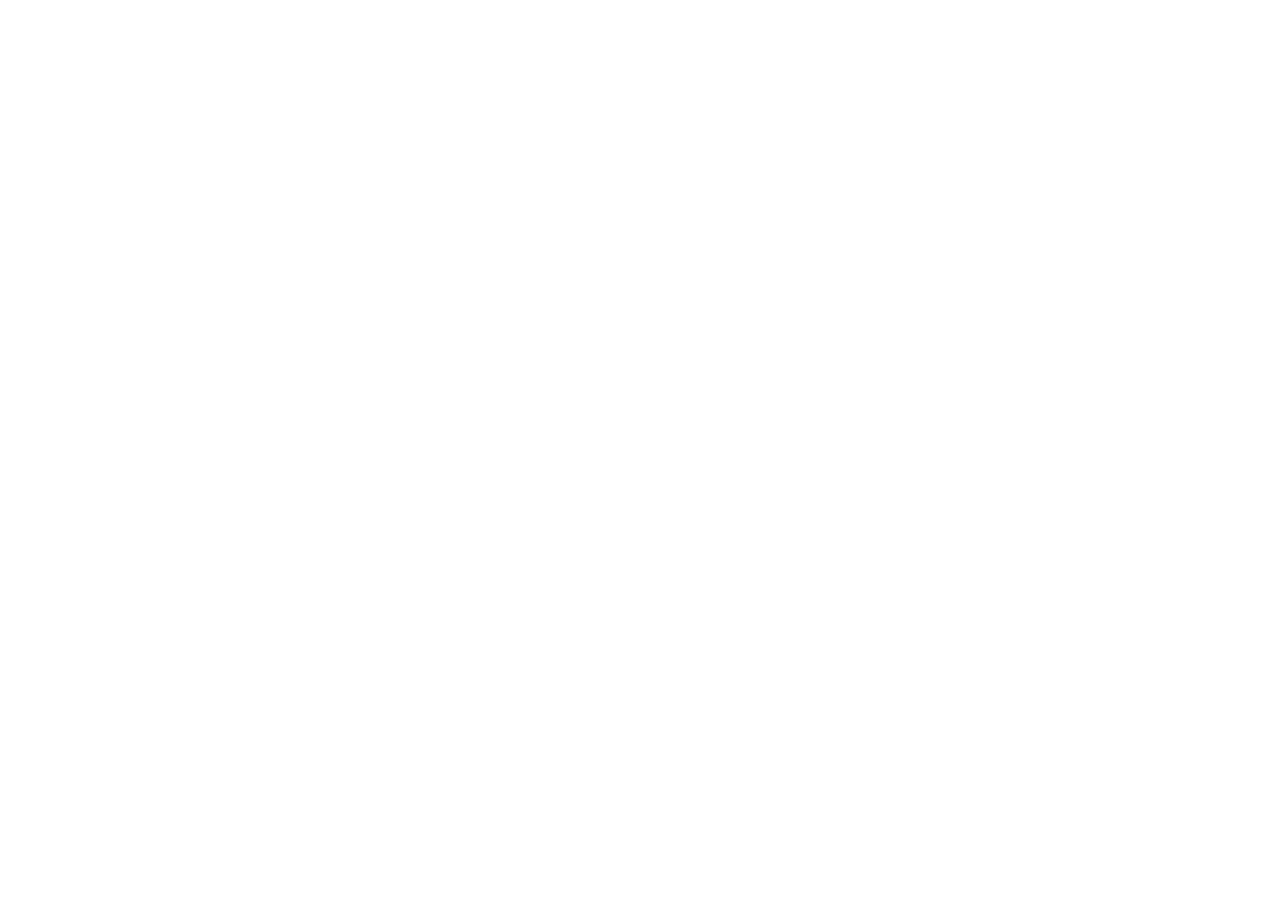
==== index.html @ 7c1f9af1 "init project" ====
<!DOCTYPE html>
<html lang="en">
<head>
  <meta charset="UTF-8">
  <meta http-equiv="X-UA-Compatible" content="IE=edge">
  <meta name="viewport" content="width=device-width, initial-scale=1.0">
  <title>Document</title>
</head>
<body>
  
</body>
</html>
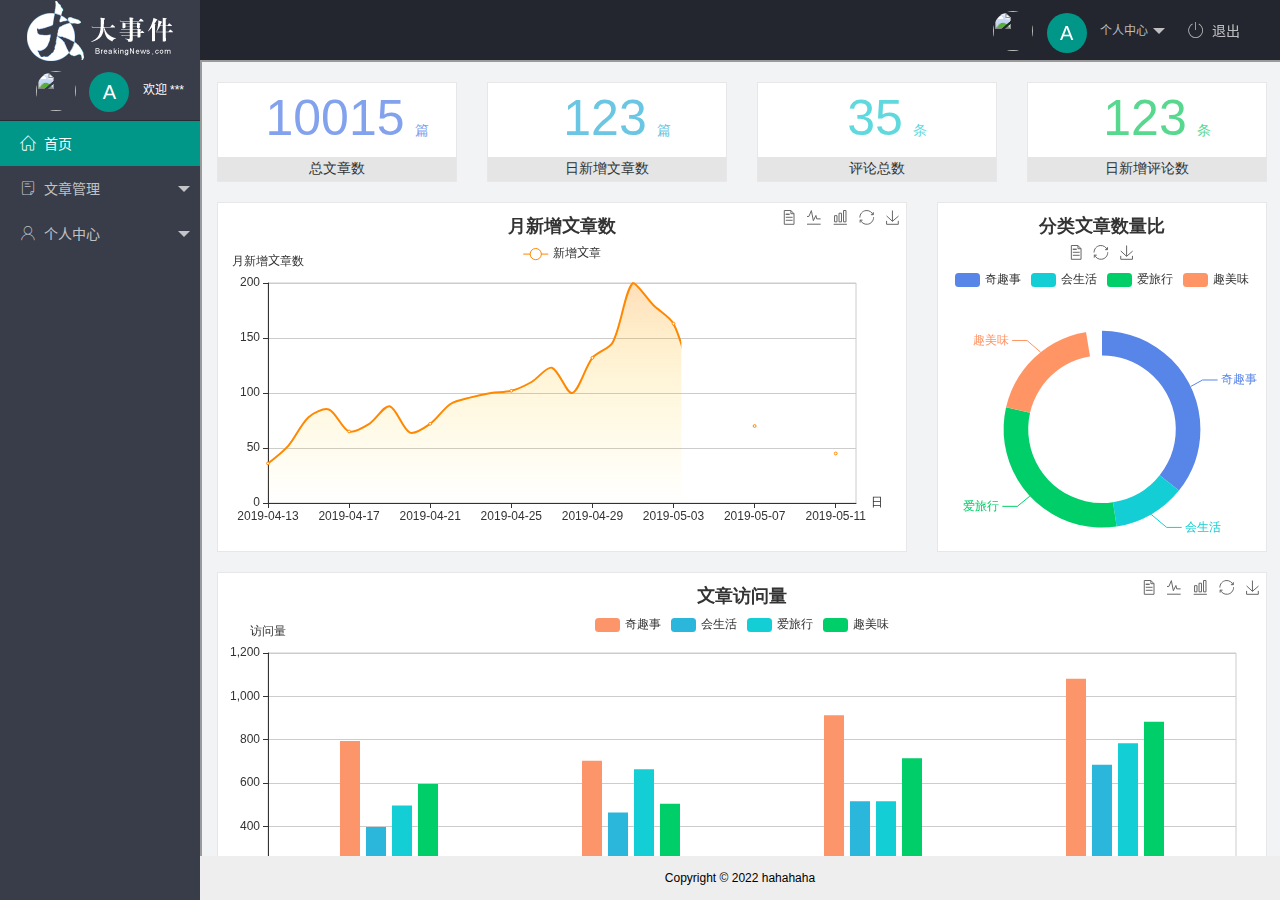
==== commit 7b6cdd86: "完成了主页功能" ====
--- a/index.html
+++ b/index.html
@@ -1,12 +1,95 @@
 <!DOCTYPE html>
-<html lang="en">
+<html lang="zh-CN">
 <head>
   <meta charset="UTF-8">
   <meta http-equiv="X-UA-Compatible" content="IE=edge">
   <meta name="viewport" content="width=device-width, initial-scale=1.0">
-  <title>Document</title>
+  <title>后台主页</title>
+  <!-- 导入layui的样式表 -->
+  <link rel="stylesheet" href="/assets/lib/layui/css/layui.css">
+  <!-- 导入自己的样式表 -->
+  <link rel="stylesheet" href="/assets/css/index.css">
+  <!-- 导入字体图标的样式表 -->
+  <link rel="stylesheet" href="/assets/fonts/iconfont.css">
 </head>
-<body>
-  
+<body class="layui-layout-body">
+  <div class="layui-layout layui-layout-admin">
+    <div class="layui-header">
+      <div class="layui-logo layui-hide-xs layui-bg-black">
+        <img src="/assets/images/logo.png" alt="">
+      </div>
+      <!-- 头部区域（可配合layui 已有的水平导航） -->
+      
+      <ul class="layui-nav layui-layout-right">
+        <li class="layui-nav-item layui-hide layui-show-md-inline-block">
+          <a href="javascript:;" class="userinfo">
+            <img src="//tva1.sinaimg.cn/crop.0.0.118.118.180/5db11ff4gw1e77d3nqrv8j203b03cweg.jpg" class="layui-nav-img">
+            <span class="text-avatar">A</span>
+            个人中心
+          </a>
+          <dl class="layui-nav-child">
+            <dd><a href="">基本资料</a></dd>
+            <dd><a href="">更换头像</a></dd>
+            <dd><a href="">重置密码</a></dd>
+          </dl>
+        </li>
+        <li class="layui-nav-item" lay-header-event="menuRight" lay-unselect>
+          <a href="javascript:;" id="btnLogout">
+            <span class="iconfont icon-tuichu"></span>退出
+          </a>
+        </li>
+      </ul>
+    </div>
+    
+    <div class="layui-side layui-bg-black">
+      <div class="layui-side-scroll">
+        <div class="userinfo">
+          <img src="//tva1.sinaimg.cn/crop.0.0.118.118.180/5db11ff4gw1e77d3nqrv8j203b03cweg.jpg" class="layui-nav-img">
+          <span class="text-avatar">A</span>
+          <span id="welcome">欢迎 *** </span>
+        </div>
+        <!-- 左侧导航区域（可配合layui已有的垂直导航） -->
+        <ul class="layui-nav layui-nav-tree" lay-shrink="all">
+          <li class="layui-nav-item layui-this"><a href="/home/dashboard.html" target="fm"><span class="iconfont icon-home"></span>首页</a></li>
+          <li class="layui-nav-item" >
+            <a class="" href="javascript:;"><span class="iconfont icon-16"></span>文章管理</a>
+            <dl class="layui-nav-child">
+              <dd><a href="javascript:;"><i class="layui-icon layui-icon-list"></i>文章类别</a></dd>
+              <dd><a href="javascript:;"><i class="layui-icon layui-icon-form"></i>文章列表</a></dd>
+              <dd><a href="javascript:;"><i class="layui-icon layui-icon-tabs"></i>发布文章</a></dd>
+            </dl>
+          </li>
+          <li class="layui-nav-item">
+            <a href="javascript:;"><span class="iconfont icon-user"></span>个人中心</a>
+            <dl class="layui-nav-child">
+              <dd><a href="javascript:;"><i class="layui-icon layui-icon-username"></i>基本资料</a></dd>
+              <dd><a href="javascript:;"><i class="layui-icon layui-icon-user"></i>更换头像</a></dd>
+              <dd><a href="javascript:;"><i class="layui-icon layui-icon-password"></i>重置密码</a></dd>
+            </dl>
+          </li>
+          
+          
+        </ul>
+      </div>
+    </div>
+    
+    <div class="layui-body">
+      <!-- 内容主体区域 -->
+      <iframe name="fm" src="/home/dashboard.html"></iframe>
+    </div>
+    
+    <div class="layui-footer">
+      <!-- 底部固定区域 -->
+      Copyright © 2022 hahahaha
+    </div>
+  </div>
+  <!-- 导入layui的js文件 -->
+  <script src="/assets/lib/layui/layui.all.js"></script>
+  <!-- 导入jQuery的js文件 -->
+  <script src="/assets/lib/jquery.js"></script>
+  <!-- 导入baseAPI文件 -->
+  <script src="/assets/js/baseApi.js"></script>
+  <!-- 导入自己的js文件 -->
+  <script src="/assets/js/index.js"></script>
 </body>
 </html>--- a/assets/lib/layui/css/layui.css
+++ b/assets/lib/layui/css/layui.css
@@ -0,0 +1,2 @@
+/** layui-v2.5.5 MIT License By https://www.layui.com */
+ .layui-inline,img{display:inline-block;vertical-align:middle}h1,h2,h3,h4,h5,h6{font-weight:400}.layui-edge,.layui-header,.layui-inline,.layui-main{position:relative}.layui-body,.layui-edge,.layui-elip{overflow:hidden}.layui-btn,.layui-edge,.layui-inline,img{vertical-align:middle}.layui-btn,.layui-disabled,.layui-icon,.layui-unselect{-moz-user-select:none;-webkit-user-select:none;-ms-user-select:none}.layui-elip,.layui-form-checkbox span,.layui-form-pane .layui-form-label{text-overflow:ellipsis;white-space:nowrap}.layui-breadcrumb,.layui-tree-btnGroup{visibility:hidden}blockquote,body,button,dd,div,dl,dt,form,h1,h2,h3,h4,h5,h6,input,li,ol,p,pre,td,textarea,th,ul{margin:0;padding:0;-webkit-tap-highlight-color:rgba(0,0,0,0)}a:active,a:hover{outline:0}img{border:none}li{list-style:none}table{border-collapse:collapse;border-spacing:0}h4,h5,h6{font-size:100%}button,input,optgroup,option,select,textarea{font-family:inherit;font-size:inherit;font-style:inherit;font-weight:inherit;outline:0}pre{white-space:pre-wrap;white-space:-moz-pre-wrap;white-space:-pre-wrap;white-space:-o-pre-wrap;word-wrap:break-word}body{line-height:24px;font:14px Helvetica Neue,Helvetica,PingFang SC,Tahoma,Arial,sans-serif}hr{height:1px;margin:10px 0;border:0;clear:both}a{color:#333;text-decoration:none}a:hover{color:#777}a cite{font-style:normal;*cursor:pointer}.layui-border-box,.layui-border-box *{box-sizing:border-box}.layui-box,.layui-box *{box-sizing:content-box}.layui-clear{clear:both;*zoom:1}.layui-clear:after{content:'\20';clear:both;*zoom:1;display:block;height:0}.layui-inline{*display:inline;*zoom:1}.layui-edge{display:inline-block;width:0;height:0;border-width:6px;border-style:dashed;border-color:transparent}.layui-edge-top{top:-4px;border-bottom-color:#999;border-bottom-style:solid}.layui-edge-right{border-left-color:#999;border-left-style:solid}.layui-edge-bottom{top:2px;border-top-color:#999;border-top-style:solid}.layui-edge-left{border-right-color:#999;border-right-style:solid}.layui-disabled,.layui-disabled:hover{color:#d2d2d2!important;cursor:not-allowed!important}.layui-circle{border-radius:100%}.layui-show{display:block!important}.layui-hide{display:none!important}@font-face{font-family:layui-icon;src:url(../font/iconfont.eot?v=250);src:url(../font/iconfont.eot?v=250#iefix) format('embedded-opentype'),url(../font/iconfont.woff2?v=250) format('woff2'),url(../font/iconfont.woff?v=250) format('woff'),url(../font/iconfont.ttf?v=250) format('truetype'),url(../font/iconfont.svg?v=250#layui-icon) format('svg')}.layui-icon{font-family:layui-icon!important;font-size:16px;font-style:normal;-webkit-font-smoothing:antialiased;-moz-osx-font-smoothing:grayscale}.layui-icon-reply-fill:before{content:"\e611"}.layui-icon-set-fill:before{content:"\e614"}.layui-icon-menu-fill:before{content:"\e60f"}.layui-icon-search:before{content:"\e615"}.layui-icon-share:before{content:"\e641"}.layui-icon-set-sm:before{content:"\e620"}.layui-icon-engine:before{content:"\e628"}.layui-icon-close:before{content:"\1006"}.layui-icon-close-fill:before{content:"\1007"}.layui-icon-chart-screen:before{content:"\e629"}.layui-icon-star:before{content:"\e600"}.layui-icon-circle-dot:before{content:"\e617"}.layui-icon-chat:before{content:"\e606"}.layui-icon-release:before{content:"\e609"}.layui-icon-list:before{content:"\e60a"}.layui-icon-chart:before{content:"\e62c"}.layui-icon-ok-circle:before{content:"\1005"}.layui-icon-layim-theme:before{content:"\e61b"}.layui-icon-table:before{content:"\e62d"}.layui-icon-right:before{content:"\e602"}.layui-icon-left:before{content:"\e603"}.layui-icon-cart-simple:before{content:"\e698"}.layui-icon-face-cry:before{content:"\e69c"}.layui-icon-face-smile:before{content:"\e6af"}.layui-icon-survey:before{content:"\e6b2"}.layui-icon-tree:before{content:"\e62e"}.layui-icon-upload-circle:before{content:"\e62f"}.layui-icon-add-circle:before{content:"\e61f"}.layui-icon-download-circle:before{content:"\e601"}.layui-icon-templeate-1:before{content:"\e630"}.layui-icon-util:before{content:"\e631"}.layui-icon-face-surprised:before{content:"\e664"}.layui-icon-edit:before{content:"\e642"}.layui-icon-speaker:before{content:"\e645"}.layui-icon-down:before{content:"\e61a"}.layui-icon-file:before{content:"\e621"}.layui-icon-layouts:before{content:"\e632"}.layui-icon-rate-half:before{content:"\e6c9"}.layui-icon-add-circle-fine:before{content:"\e608"}.layui-icon-prev-circle:before{content:"\e633"}.layui-icon-read:before{content:"\e705"}.layui-icon-404:before{content:"\e61c"}.layui-icon-carousel:before{content:"\e634"}.layui-icon-help:before{content:"\e607"}.layui-icon-code-circle:before{content:"\e635"}.layui-icon-water:before{content:"\e636"}.layui-icon-username:before{content:"\e66f"}.layui-icon-find-fill:before{content:"\e670"}.layui-icon-about:before{content:"\e60b"}.layui-icon-location:before{content:"\e715"}.layui-icon-up:before{content:"\e619"}.layui-icon-pause:before{content:"\e651"}.layui-icon-date:before{content:"\e637"}.layui-icon-layim-uploadfile:before{content:"\e61d"}.layui-icon-delete:before{content:"\e640"}.layui-icon-play:before{content:"\e652"}.layui-icon-top:before{content:"\e604"}.layui-icon-friends:before{content:"\e612"}.layui-icon-refresh-3:before{content:"\e9aa"}.layui-icon-ok:before{content:"\e605"}.layui-icon-layer:before{content:"\e638"}.layui-icon-face-smile-fine:before{content:"\e60c"}.layui-icon-dollar:before{content:"\e659"}.layui-icon-group:before{content:"\e613"}.layui-icon-layim-download:before{content:"\e61e"}.layui-icon-picture-fine:before{content:"\e60d"}.layui-icon-link:before{content:"\e64c"}.layui-icon-diamond:before{content:"\e735"}.layui-icon-log:before{content:"\e60e"}.layui-icon-rate-solid:before{content:"\e67a"}.layui-icon-fonts-del:before{content:"\e64f"}.layui-icon-unlink:before{content:"\e64d"}.layui-icon-fonts-clear:before{content:"\e639"}.layui-icon-triangle-r:before{content:"\e623"}.layui-icon-circle:before{content:"\e63f"}.layui-icon-radio:before{content:"\e643"}.layui-icon-align-center:before{content:"\e647"}.layui-icon-align-right:before{content:"\e648"}.layui-icon-align-left:before{content:"\e649"}.layui-icon-loading-1:before{content:"\e63e"}.layui-icon-return:before{content:"\e65c"}.layui-icon-fonts-strong:before{content:"\e62b"}.layui-icon-upload:before{content:"\e67c"}.layui-icon-dialogue:before{content:"\e63a"}.layui-icon-video:before{content:"\e6ed"}.layui-icon-headset:before{content:"\e6fc"}.layui-icon-cellphone-fine:before{content:"\e63b"}.layui-icon-add-1:before{content:"\e654"}.layui-icon-face-smile-b:before{content:"\e650"}.layui-icon-fonts-html:before{content:"\e64b"}.layui-icon-form:before{content:"\e63c"}.layui-icon-cart:before{content:"\e657"}.layui-icon-camera-fill:before{content:"\e65d"}.layui-icon-tabs:before{content:"\e62a"}.layui-icon-fonts-code:before{content:"\e64e"}.layui-icon-fire:before{content:"\e756"}.layui-icon-set:before{content:"\e716"}.layui-icon-fonts-u:before{content:"\e646"}.layui-icon-triangle-d:before{content:"\e625"}.layui-icon-tips:before{content:"\e702"}.layui-icon-picture:before{content:"\e64a"}.layui-icon-more-vertical:before{content:"\e671"}.layui-icon-flag:before{content:"\e66c"}.layui-icon-loading:before{content:"\e63d"}.layui-icon-fonts-i:before{content:"\e644"}.layui-icon-refresh-1:before{content:"\e666"}.layui-icon-rmb:before{content:"\e65e"}.layui-icon-home:before{content:"\e68e"}.layui-icon-user:before{content:"\e770"}.layui-icon-notice:before{content:"\e667"}.layui-icon-login-weibo:before{content:"\e675"}.layui-icon-voice:before{content:"\e688"}.layui-icon-upload-drag:before{content:"\e681"}.layui-icon-login-qq:before{content:"\e676"}.layui-icon-snowflake:before{content:"\e6b1"}.layui-icon-file-b:before{content:"\e655"}.layui-icon-template:before{content:"\e663"}.layui-icon-auz:before{content:"\e672"}.layui-icon-console:before{content:"\e665"}.layui-icon-app:before{content:"\e653"}.layui-icon-prev:before{content:"\e65a"}.layui-icon-website:before{content:"\e7ae"}.layui-icon-next:before{content:"\e65b"}.layui-icon-component:before{content:"\e857"}.layui-icon-more:before{content:"\e65f"}.layui-icon-login-wechat:before{content:"\e677"}.layui-icon-shrink-right:before{content:"\e668"}.layui-icon-spread-left:before{content:"\e66b"}.layui-icon-camera:before{content:"\e660"}.layui-icon-note:before{content:"\e66e"}.layui-icon-refresh:before{content:"\e669"}.layui-icon-female:before{content:"\e661"}.layui-icon-male:before{content:"\e662"}.layui-icon-password:before{content:"\e673"}.layui-icon-senior:before{content:"\e674"}.layui-icon-theme:before{content:"\e66a"}.layui-icon-tread:before{content:"\e6c5"}.layui-icon-praise:before{content:"\e6c6"}.layui-icon-star-fill:before{content:"\e658"}.layui-icon-rate:before{content:"\e67b"}.layui-icon-template-1:before{content:"\e656"}.layui-icon-vercode:before{content:"\e679"}.layui-icon-cellphone:before{content:"\e678"}.layui-icon-screen-full:before{content:"\e622"}.layui-icon-screen-restore:before{content:"\e758"}.layui-icon-cols:before{content:"\e610"}.layui-icon-export:before{content:"\e67d"}.layui-icon-print:before{content:"\e66d"}.layui-icon-slider:before{content:"\e714"}.layui-icon-addition:before{content:"\e624"}.layui-icon-subtraction:before{content:"\e67e"}.layui-icon-service:before{content:"\e626"}.layui-icon-transfer:before{content:"\e691"}.layui-main{width:1140px;margin:0 auto}.layui-header{z-index:1000;height:60px}.layui-header a:hover{transition:all .5s;-webkit-transition:all .5s}.layui-side{position:fixed;left:0;top:0;bottom:0;z-index:999;width:200px;overflow-x:hidden}.layui-side-scroll{position:relative;width:220px;height:100%;overflow-x:hidden}.layui-body{position:absolute;left:200px;right:0;top:0;bottom:0;z-index:998;width:auto;overflow-y:auto;box-sizing:border-box}.layui-layout-body{overflow:hidden}.layui-layout-admin .layui-header{background-color:#23262E}.layui-layout-admin .layui-side{top:60px;width:200px;overflow-x:hidden}.layui-layout-admin .layui-body{position:fixed;top:60px;bottom:44px}.layui-layout-admin .layui-main{width:auto;margin:0 15px}.layui-layout-admin .layui-footer{position:fixed;left:200px;right:0;bottom:0;height:44px;line-height:44px;padding:0 15px;background-color:#eee}.layui-layout-admin .layui-logo{position:absolute;left:0;top:0;width:200px;height:100%;line-height:60px;text-align:center;color:#009688;font-size:16px}.layui-layout-admin .layui-header .layui-nav{background:0 0}.layui-layout-left{position:absolute!important;left:200px;top:0}.layui-layout-right{position:absolute!important;right:0;top:0}.layui-container{position:relative;margin:0 auto;padding:0 15px;box-sizing:border-box}.layui-fluid{position:relative;margin:0 auto;padding:0 15px}.layui-row:after,.layui-row:before{content:'';display:block;clear:both}.layui-col-lg1,.layui-col-lg10,.layui-col-lg11,.layui-col-lg12,.layui-col-lg2,.layui-col-lg3,.layui-col-lg4,.layui-col-lg5,.layui-col-lg6,.layui-col-lg7,.layui-col-lg8,.layui-col-lg9,.layui-col-md1,.layui-col-md10,.layui-col-md11,.layui-col-md12,.layui-col-md2,.layui-col-md3,.layui-col-md4,.layui-col-md5,.layui-col-md6,.layui-col-md7,.layui-col-md8,.layui-col-md9,.layui-col-sm1,.layui-col-sm10,.layui-col-sm11,.layui-col-sm12,.layui-col-sm2,.layui-col-sm3,.layui-col-sm4,.layui-col-sm5,.layui-col-sm6,.layui-col-sm7,.layui-col-sm8,.layui-col-sm9,.layui-col-xs1,.layui-col-xs10,.layui-col-xs11,.layui-col-xs12,.layui-col-xs2,.layui-col-xs3,.layui-col-xs4,.layui-col-xs5,.layui-col-xs6,.layui-col-xs7,.layui-col-xs8,.layui-col-xs9{position:relative;display:block;box-sizing:border-box}.layui-col-xs1,.layui-col-xs10,.layui-col-xs11,.layui-col-xs12,.layui-col-xs2,.layui-col-xs3,.layui-col-xs4,.layui-col-xs5,.layui-col-xs6,.layui-col-xs7,.layui-col-xs8,.layui-col-xs9{float:left}.layui-col-xs1{width:8.33333333%}.layui-col-xs2{width:16.66666667%}.layui-col-xs3{width:25%}.layui-col-xs4{width:33.33333333%}.layui-col-xs5{width:41.66666667%}.layui-col-xs6{width:50%}.layui-col-xs7{width:58.33333333%}.layui-col-xs8{width:66.66666667%}.layui-col-xs9{width:75%}.layui-col-xs10{width:83.33333333%}.layui-col-xs11{width:91.66666667%}.layui-col-xs12{width:100%}.layui-col-xs-offset1{margin-left:8.33333333%}.layui-col-xs-offset2{margin-left:16.66666667%}.layui-col-xs-offset3{margin-left:25%}.layui-col-xs-offset4{margin-left:33.33333333%}.layui-col-xs-offset5{margin-left:41.66666667%}.layui-col-xs-offset6{margin-left:50%}.layui-col-xs-offset7{margin-left:58.33333333%}.layui-col-xs-offset8{margin-left:66.66666667%}.layui-col-xs-offset9{margin-left:75%}.layui-col-xs-offset10{margin-left:83.33333333%}.layui-col-xs-offset11{margin-left:91.66666667%}.layui-col-xs-offset12{margin-left:100%}@media screen and (max-width:768px){.layui-hide-xs{display:none!important}.layui-show-xs-block{display:block!important}.layui-show-xs-inline{display:inline!important}.layui-show-xs-inline-block{display:inline-block!important}}@media screen and (min-width:768px){.layui-container{width:750px}.layui-hide-sm{display:none!important}.layui-show-sm-block{display:block!important}.layui-show-sm-inline{display:inline!important}.layui-show-sm-inline-block{display:inline-block!important}.layui-col-sm1,.layui-col-sm10,.layui-col-sm11,.layui-col-sm12,.layui-col-sm2,.layui-col-sm3,.layui-col-sm4,.layui-col-sm5,.layui-col-sm6,.layui-col-sm7,.layui-col-sm8,.layui-col-sm9{float:left}.layui-col-sm1{width:8.33333333%}.layui-col-sm2{width:16.66666667%}.layui-col-sm3{width:25%}.layui-col-sm4{width:33.33333333%}.layui-col-sm5{width:41.66666667%}.layui-col-sm6{width:50%}.layui-col-sm7{width:58.33333333%}.layui-col-sm8{width:66.66666667%}.layui-col-sm9{width:75%}.layui-col-sm10{width:83.33333333%}.layui-col-sm11{width:91.66666667%}.layui-col-sm12{width:100%}.layui-col-sm-offset1{margin-left:8.33333333%}.layui-col-sm-offset2{margin-left:16.66666667%}.layui-col-sm-offset3{margin-left:25%}.layui-col-sm-offset4{margin-left:33.33333333%}.layui-col-sm-offset5{margin-left:41.66666667%}.layui-col-sm-offset6{margin-left:50%}.layui-col-sm-offset7{margin-left:58.33333333%}.layui-col-sm-offset8{margin-left:66.66666667%}.layui-col-sm-offset9{margin-left:75%}.layui-col-sm-offset10{margin-left:83.33333333%}.layui-col-sm-offset11{margin-left:91.66666667%}.layui-col-sm-offset12{margin-left:100%}}@media screen and (min-width:992px){.layui-container{width:970px}.layui-hide-md{display:none!important}.layui-show-md-block{display:block!important}.layui-show-md-inline{display:inline!important}.layui-show-md-inline-block{display:inline-block!important}.layui-col-md1,.layui-col-md10,.layui-col-md11,.layui-col-md12,.layui-col-md2,.layui-col-md3,.layui-col-md4,.layui-col-md5,.layui-col-md6,.layui-col-md7,.layui-col-md8,.layui-col-md9{float:left}.layui-col-md1{width:8.33333333%}.layui-col-md2{width:16.66666667%}.layui-col-md3{width:25%}.layui-col-md4{width:33.33333333%}.layui-col-md5{width:41.66666667%}.layui-col-md6{width:50%}.layui-col-md7{width:58.33333333%}.layui-col-md8{width:66.66666667%}.layui-col-md9{width:75%}.layui-col-md10{width:83.33333333%}.layui-col-md11{width:91.66666667%}.layui-col-md12{width:100%}.layui-col-md-offset1{margin-left:8.33333333%}.layui-col-md-offset2{margin-left:16.66666667%}.layui-col-md-offset3{margin-left:25%}.layui-col-md-offset4{margin-left:33.33333333%}.layui-col-md-offset5{margin-left:41.66666667%}.layui-col-md-offset6{margin-left:50%}.layui-col-md-offset7{margin-left:58.33333333%}.layui-col-md-offset8{margin-left:66.66666667%}.layui-col-md-offset9{margin-left:75%}.layui-col-md-offset10{margin-left:83.33333333%}.layui-col-md-offset11{margin-left:91.66666667%}.layui-col-md-offset12{margin-left:100%}}@media screen and (min-width:1200px){.layui-container{width:1170px}.layui-hide-lg{display:none!important}.layui-show-lg-block{display:block!important}.layui-show-lg-inline{display:inline!important}.layui-show-lg-inline-block{display:inline-block!important}.layui-col-lg1,.layui-col-lg10,.layui-col-lg11,.layui-col-lg12,.layui-col-lg2,.layui-col-lg3,.layui-col-lg4,.layui-col-lg5,.layui-col-lg6,.layui-col-lg7,.layui-col-lg8,.layui-col-lg9{float:left}.layui-col-lg1{width:8.33333333%}.layui-col-lg2{width:16.66666667%}.layui-col-lg3{width:25%}.layui-col-lg4{width:33.33333333%}.layui-col-lg5{width:41.66666667%}.layui-col-lg6{width:50%}.layui-col-lg7{width:58.33333333%}.layui-col-lg8{width:66.66666667%}.layui-col-lg9{width:75%}.layui-col-lg10{width:83.33333333%}.layui-col-lg11{width:91.66666667%}.layui-col-lg12{width:100%}.layui-col-lg-offset1{margin-left:8.33333333%}.layui-col-lg-offset2{margin-left:16.66666667%}.layui-col-lg-offset3{margin-left:25%}.layui-col-lg-offset4{margin-left:33.33333333%}.layui-col-lg-offset5{margin-left:41.66666667%}.layui-col-lg-offset6{margin-left:50%}.layui-col-lg-offset7{margin-left:58.33333333%}.layui-col-lg-offset8{margin-left:66.66666667%}.layui-col-lg-offset9{margin-left:75%}.layui-col-lg-offset10{margin-left:83.33333333%}.layui-col-lg-offset11{margin-left:91.66666667%}.layui-col-lg-offset12{margin-left:100%}}.layui-col-space1{margin:-.5px}.layui-col-space1>*{padding:.5px}.layui-col-space3{margin:-1.5px}.layui-col-space3>*{padding:1.5px}.layui-col-space5{margin:-2.5px}.layui-col-space5>*{padding:2.5px}.layui-col-space8{margin:-3.5px}.layui-col-space8>*{padding:3.5px}.layui-col-space10{margin:-5px}.layui-col-space10>*{padding:5px}.layui-col-space12{margin:-6px}.layui-col-space12>*{padding:6px}.layui-col-space15{margin:-7.5px}.layui-col-space15>*{padding:7.5px}.layui-col-space18{margin:-9px}.layui-col-space18>*{padding:9px}.layui-col-space20{margin:-10px}.layui-col-space20>*{padding:10px}.layui-col-space22{margin:-11px}.layui-col-space22>*{padding:11px}.layui-col-space25{margin:-12.5px}.layui-col-space25>*{padding:12.5px}.layui-col-space30{margin:-15px}.layui-col-space30>*{padding:15px}.layui-btn,.layui-input,.layui-select,.layui-textarea,.layui-upload-button{outline:0;-webkit-appearance:none;transition:all .3s;-webkit-transition:all .3s;box-sizing:border-box}.layui-elem-quote{margin-bottom:10px;padding:15px;line-height:22px;border-left:5px solid #009688;border-radius:0 2px 2px 0;background-color:#f2f2f2}.layui-quote-nm{border-style:solid;border-width:1px 1px 1px 5px;background:0 0}.layui-elem-field{margin-bottom:10px;padding:0;border-width:1px;border-style:solid}.layui-elem-field legend{margin-left:20px;padding:0 10px;font-size:20px;font-weight:300}.layui-field-title{margin:10px 0 20px;border-width:1px 0 0}.layui-field-box{padding:10px 15px}.layui-field-title .layui-field-box{padding:10px 0}.layui-progress{position:relative;height:6px;border-radius:20px;background-color:#e2e2e2}.layui-progress-bar{position:absolute;left:0;top:0;width:0;max-width:100%;height:6px;border-radius:20px;text-align:right;background-color:#5FB878;transition:all .3s;-webkit-transition:all .3s}.layui-progress-big,.layui-progress-big .layui-progress-bar{height:18px;line-height:18px}.layui-progress-text{position:relative;top:-20px;line-height:18px;font-size:12px;color:#666}.layui-progress-big .layui-progress-text{position:static;padding:0 10px;color:#fff}.layui-collapse{border-width:1px;border-style:solid;border-radius:2px}.layui-colla-content,.layui-colla-item{border-top-width:1px;border-top-style:solid}.layui-colla-item:first-child{border-top:none}.layui-colla-title{position:relative;height:42px;line-height:42px;padding:0 15px 0 35px;color:#333;background-color:#f2f2f2;cursor:pointer;font-size:14px;overflow:hidden}.layui-colla-content{display:none;padding:10px 15px;line-height:22px;color:#666}.layui-colla-icon{position:absolute;left:15px;top:0;font-size:14px}.layui-card{margin-bottom:15px;border-radius:2px;background-color:#fff;box-shadow:0 1px 2px 0 rgba(0,0,0,.05)}.layui-card:last-child{margin-bottom:0}.layui-card-header{position:relative;height:42px;line-height:42px;padding:0 15px;border-bottom:1px solid #f6f6f6;color:#333;border-radius:2px 2px 0 0;font-size:14px}.layui-bg-black,.layui-bg-blue,.layui-bg-cyan,.layui-bg-green,.layui-bg-orange,.layui-bg-red{color:#fff!important}.layui-card-body{position:relative;padding:10px 15px;line-height:24px}.layui-card-body[pad15]{padding:15px}.layui-card-body[pad20]{padding:20px}.layui-card-body .layui-table{margin:5px 0}.layui-card .layui-tab{margin:0}.layui-panel-window{position:relative;padding:15px;border-radius:0;border-top:5px solid #E6E6E6;background-color:#fff}.layui-auxiliar-moving{position:fixed;left:0;right:0;top:0;bottom:0;width:100%;height:100%;background:0 0;z-index:9999999999}.layui-form-label,.layui-form-mid,.layui-form-select,.layui-input-block,.layui-input-inline,.layui-textarea{position:relative}.layui-bg-red{background-color:#FF5722!important}.layui-bg-orange{background-color:#FFB800!important}.layui-bg-green{background-color:#009688!important}.layui-bg-cyan{background-color:#2F4056!important}.layui-bg-blue{background-color:#1E9FFF!important}.layui-bg-black{background-color:#393D49!important}.layui-bg-gray{background-color:#eee!important;color:#666!important}.layui-badge-rim,.layui-colla-content,.layui-colla-item,.layui-collapse,.layui-elem-field,.layui-form-pane .layui-form-item[pane],.layui-form-pane .layui-form-label,.layui-input,.layui-layedit,.layui-layedit-tool,.layui-quote-nm,.layui-select,.layui-tab-bar,.layui-tab-card,.layui-tab-title,.layui-tab-title .layui-this:after,.layui-textarea{border-color:#e6e6e6}.layui-timeline-item:before,hr{background-color:#e6e6e6}.layui-text{line-height:22px;font-size:14px;color:#666}.layui-text h1,.layui-text h2,.layui-text h3{font-weight:500;color:#333}.layui-text h1{font-size:30px}.layui-text h2{font-size:24px}.layui-text h3{font-size:18px}.layui-text a:not(.layui-btn){color:#01AAED}.layui-text a:not(.layui-btn):hover{text-decoration:underline}.layui-text ul{padding:5px 0 5px 15px}.layui-text ul li{margin-top:5px;list-style-type:disc}.layui-text em,.layui-word-aux{color:#999!important;padding:0 5px!important}.layui-btn{display:inline-block;height:38px;line-height:38px;padding:0 18px;background-color:#009688;color:#fff;white-space:nowrap;text-align:center;font-size:14px;border:none;border-radius:2px;cursor:pointer}.layui-btn:hover{opacity:.8;filter:alpha(opacity=80);color:#fff}.layui-btn:active{opacity:1;filter:alpha(opacity=100)}.layui-btn+.layui-btn{margin-left:10px}.layui-btn-container{font-size:0}.layui-btn-container .layui-btn{margin-right:10px;margin-bottom:10px}.layui-btn-container .layui-btn+.layui-btn{margin-left:0}.layui-table .layui-btn-container .layui-btn{margin-bottom:9px}.layui-btn-radius{border-radius:100px}.layui-btn .layui-icon{margin-right:3px;font-size:18px;vertical-align:bottom;vertical-align:middle\9}.layui-btn-primary{border:1px solid #C9C9C9;background-color:#fff;color:#555}.layui-btn-primary:hover{border-color:#009688;color:#333}.layui-btn-normal{background-color:#1E9FFF}.layui-btn-warm{background-color:#FFB800}.layui-btn-danger{background-color:#FF5722}.layui-btn-checked{background-color:#5FB878}.layui-btn-disabled,.layui-btn-disabled:active,.layui-btn-disabled:hover{border:1px solid #e6e6e6;background-color:#FBFBFB;color:#C9C9C9;cursor:not-allowed;opacity:1}.layui-btn-lg{height:44px;line-height:44px;padding:0 25px;font-size:16px}.layui-btn-sm{height:30px;line-height:30px;padding:0 10px;font-size:12px}.layui-btn-sm i{font-size:16px!important}.layui-btn-xs{height:22px;line-height:22px;padding:0 5px;font-size:12px}.layui-btn-xs i{font-size:14px!important}.layui-btn-group{display:inline-block;vertical-align:middle;font-size:0}.layui-btn-group .layui-btn{margin-left:0!important;margin-right:0!important;border-left:1px solid rgba(255,255,255,.5);border-radius:0}.layui-btn-group .layui-btn-primary{border-left:none}.layui-btn-group .layui-btn-primary:hover{border-color:#C9C9C9;color:#009688}.layui-btn-group .layui-btn:first-child{border-left:none;border-radius:2px 0 0 2px}.layui-btn-group .layui-btn-primary:first-child{border-left:1px solid #c9c9c9}.layui-btn-group .layui-btn:last-child{border-radius:0 2px 2px 0}.layui-btn-group .layui-btn+.layui-btn{margin-left:0}.layui-btn-group+.layui-btn-group{margin-left:10px}.layui-btn-fluid{width:100%}.layui-input,.layui-select,.layui-textarea{height:38px;line-height:1.3;line-height:38px\9;border-width:1px;border-style:solid;background-color:#fff;border-radius:2px}.layui-input::-webkit-input-placeholder,.layui-select::-webkit-input-placeholder,.layui-textarea::-webkit-input-placeholder{line-height:1.3}.layui-input,.layui-textarea{display:block;width:100%;padding-left:10px}.layui-input:hover,.layui-textarea:hover{border-color:#D2D2D2!important}.layui-input:focus,.layui-textarea:focus{border-color:#C9C9C9!important}.layui-textarea{min-height:100px;height:auto;line-height:20px;padding:6px 10px;resize:vertical}.layui-select{padding:0 10px}.layui-form input[type=checkbox],.layui-form input[type=radio],.layui-form select{display:none}.layui-form [lay-ignore]{display:initial}.layui-form-item{margin-bottom:15px;clear:both;*zoom:1}.layui-form-item:after{content:'\20';clear:both;*zoom:1;display:block;height:0}.layui-form-label{float:left;display:block;padding:9px 15px;width:80px;font-weight:400;line-height:20px;text-align:right}.layui-form-label-col{display:block;float:none;padding:9px 0;line-height:20px;text-align:left}.layui-form-item .layui-inline{margin-bottom:5px;margin-right:10px}.layui-input-block{margin-left:110px;min-height:36px}.layui-input-inline{display:inline-block;vertical-align:middle}.layui-form-item .layui-input-inline{float:left;width:190px;margin-right:10px}.layui-form-text .layui-input-inline{width:auto}.layui-form-mid{float:left;display:block;padding:9px 0!important;line-height:20px;margin-right:10px}.layui-form-danger+.layui-form-select .layui-input,.layui-form-danger:focus{border-color:#FF5722!important}.layui-form-select .layui-input{padding-right:30px;cursor:pointer}.layui-form-select .layui-edge{position:absolute;right:10px;top:50%;margin-top:-3px;cursor:pointer;border-width:6px;border-top-color:#c2c2c2;border-top-style:solid;transition:all .3s;-webkit-transition:all .3s}.layui-form-select dl{display:none;position:absolute;left:0;top:42px;padding:5px 0;z-index:899;min-width:100%;border:1px solid #d2d2d2;max-height:300px;overflow-y:auto;background-color:#fff;border-radius:2px;box-shadow:0 2px 4px rgba(0,0,0,.12);box-sizing:border-box}.layui-form-select dl dd,.layui-form-select dl dt{padding:0 10px;line-height:36px;white-space:nowrap;overflow:hidden;text-overflow:ellipsis}.layui-form-select dl dt{font-size:12px;color:#999}.layui-form-select dl dd{cursor:pointer}.layui-form-select dl dd:hover{background-color:#f2f2f2;-webkit-transition:.5s all;transition:.5s all}.layui-form-select .layui-select-group dd{padding-left:20px}.layui-form-select dl dd.layui-select-tips{padding-left:10px!important;color:#999}.layui-form-select dl dd.layui-this{background-color:#5FB878;color:#fff}.layui-form-checkbox,.layui-form-select dl dd.layui-disabled{background-color:#fff}.layui-form-selected dl{display:block}.layui-form-checkbox,.layui-form-checkbox *,.layui-form-switch{display:inline-block;vertical-align:middle}.layui-form-selected .layui-edge{margin-top:-9px;-webkit-transform:rotate(180deg);transform:rotate(180deg);margin-top:-3px\9}:root .layui-form-selected .layui-edge{margin-top:-9px\0/IE9}.layui-form-selectup dl{top:auto;bottom:42px}.layui-select-none{margin:5px 0;text-align:center;color:#999}.layui-select-disabled .layui-disabled{border-color:#eee!important}.layui-select-disabled .layui-edge{border-top-color:#d2d2d2}.layui-form-checkbox{position:relative;height:30px;line-height:30px;margin-right:10px;padding-right:30px;cursor:pointer;font-size:0;-webkit-transition:.1s linear;transition:.1s linear;box-sizing:border-box}.layui-form-checkbox span{padding:0 10px;height:100%;font-size:14px;border-radius:2px 0 0 2px;background-color:#d2d2d2;color:#fff;overflow:hidden}.layui-form-checkbox:hover span{background-color:#c2c2c2}.layui-form-checkbox i{position:absolute;right:0;top:0;width:30px;height:28px;border:1px solid #d2d2d2;border-left:none;border-radius:0 2px 2px 0;color:#fff;font-size:20px;text-align:center}.layui-form-checkbox:hover i{border-color:#c2c2c2;color:#c2c2c2}.layui-form-checked,.layui-form-checked:hover{border-color:#5FB878}.layui-form-checked span,.layui-form-checked:hover span{background-color:#5FB878}.layui-form-checked i,.layui-form-checked:hover i{color:#5FB878}.layui-form-item .layui-form-checkbox{margin-top:4px}.layui-form-checkbox[lay-skin=primary]{height:auto!important;line-height:normal!important;min-width:18px;min-height:18px;border:none!important;margin-right:0;padding-left:28px;padding-right:0;background:0 0}.layui-form-checkbox[lay-skin=primary] span{padding-left:0;padding-right:15px;line-height:18px;background:0 0;color:#666}.layui-form-checkbox[lay-skin=primary] i{right:auto;left:0;width:16px;height:16px;line-height:16px;border:1px solid #d2d2d2;font-size:12px;border-radius:2px;background-color:#fff;-webkit-transition:.1s linear;transition:.1s linear}.layui-form-checkbox[lay-skin=primary]:hover i{border-color:#5FB878;color:#fff}.layui-form-checked[lay-skin=primary] i{border-color:#5FB878!important;background-color:#5FB878;color:#fff}.layui-checkbox-disbaled[lay-skin=primary] span{background:0 0!important;color:#c2c2c2}.layui-checkbox-disbaled[lay-skin=primary]:hover i{border-color:#d2d2d2}.layui-form-item .layui-form-checkbox[lay-skin=primary]{margin-top:10px}.layui-form-switch{position:relative;height:22px;line-height:22px;min-width:35px;padding:0 5px;margin-top:8px;border:1px solid #d2d2d2;border-radius:20px;cursor:pointer;background-color:#fff;-webkit-transition:.1s linear;transition:.1s linear}.layui-form-switch i{position:absolute;left:5px;top:3px;width:16px;height:16px;border-radius:20px;background-color:#d2d2d2;-webkit-transition:.1s linear;transition:.1s linear}.layui-form-switch em{position:relative;top:0;width:25px;margin-left:21px;padding:0!important;text-align:center!important;color:#999!important;font-style:normal!important;font-size:12px}.layui-form-onswitch{border-color:#5FB878;background-color:#5FB878}.layui-checkbox-disbaled,.layui-checkbox-disbaled i{border-color:#e2e2e2!important}.layui-form-onswitch i{left:100%;margin-left:-21px;background-color:#fff}.layui-form-onswitch em{margin-left:5px;margin-right:21px;color:#fff!important}.layui-checkbox-disbaled span{background-color:#e2e2e2!important}.layui-checkbox-disbaled:hover i{color:#fff!important}[lay-radio]{display:none}.layui-form-radio,.layui-form-radio *{display:inline-block;vertical-align:middle}.layui-form-radio{line-height:28px;margin:6px 10px 0 0;padding-right:10px;cursor:pointer;font-size:0}.layui-form-radio *{font-size:14px}.layui-form-radio>i{margin-right:8px;font-size:22px;color:#c2c2c2}.layui-form-radio>i:hover,.layui-form-radioed>i{color:#5FB878}.layui-radio-disbaled>i{color:#e2e2e2!important}.layui-form-pane .layui-form-label{width:110px;padding:8px 15px;height:38px;line-height:20px;border-width:1px;border-style:solid;border-radius:2px 0 0 2px;text-align:center;background-color:#FBFBFB;overflow:hidden;box-sizing:border-box}.layui-form-pane .layui-input-inline{margin-left:-1px}.layui-form-pane .layui-input-block{margin-left:110px;left:-1px}.layui-form-pane .layui-input{border-radius:0 2px 2px 0}.layui-form-pane .layui-form-text .layui-form-label{float:none;width:100%;border-radius:2px;box-sizing:border-box;text-align:left}.layui-form-pane .layui-form-text .layui-input-inline{display:block;margin:0;top:-1px;clear:both}.layui-form-pane .layui-form-text .layui-input-block{margin:0;left:0;top:-1px}.layui-form-pane .layui-form-text .layui-textarea{min-height:100px;border-radius:0 0 2px 2px}.layui-form-pane .layui-form-checkbox{margin:4px 0 4px 10px}.layui-form-pane .layui-form-radio,.layui-form-pane .layui-form-switch{margin-top:6px;margin-left:10px}.layui-form-pane .layui-form-item[pane]{position:relative;border-width:1px;border-style:solid}.layui-form-pane .layui-form-item[pane] .layui-form-label{position:absolute;left:0;top:0;height:100%;border-width:0 1px 0 0}.layui-form-pane .layui-form-item[pane] .layui-input-inline{margin-left:110px}@media screen and (max-width:450px){.layui-form-item .layui-form-label{text-overflow:ellipsis;overflow:hidden;white-space:nowrap}.layui-form-item .layui-inline{display:block;margin-right:0;margin-bottom:20px;clear:both}.layui-form-item .layui-inline:after{content:'\20';clear:both;display:block;height:0}.layui-form-item .layui-input-inline{display:block;float:none;left:-3px;width:auto;margin:0 0 10px 112px}.layui-form-item .layui-input-inline+.layui-form-mid{margin-left:110px;top:-5px;padding:0}.layui-form-item .layui-form-checkbox{margin-right:5px;margin-bottom:5px}}.layui-layedit{border-width:1px;border-style:solid;border-radius:2px}.layui-layedit-tool{padding:3px 5px;border-bottom-width:1px;border-bottom-style:solid;font-size:0}.layedit-tool-fixed{position:fixed;top:0;border-top:1px solid #e2e2e2}.layui-layedit-tool .layedit-tool-mid,.layui-layedit-tool .layui-icon{display:inline-block;vertical-align:middle;text-align:center;font-size:14px}.layui-layedit-tool .layui-icon{position:relative;width:32px;height:30px;line-height:30px;margin:3px 5px;color:#777;cursor:pointer;border-radius:2px}.layui-layedit-tool .layui-icon:hover{color:#393D49}.layui-layedit-tool .layui-icon:active{color:#000}.layui-layedit-tool .layedit-tool-active{background-color:#e2e2e2;color:#000}.layui-layedit-tool .layui-disabled,.layui-layedit-tool .layui-disabled:hover{color:#d2d2d2;cursor:not-allowed}.layui-layedit-tool .layedit-tool-mid{width:1px;height:18px;margin:0 10px;background-color:#d2d2d2}.layedit-tool-html{width:50px!important;font-size:30px!important}.layedit-tool-b,.layedit-tool-code,.layedit-tool-help{font-size:16px!important}.layedit-tool-d,.layedit-tool-face,.layedit-tool-image,.layedit-tool-unlink{font-size:18px!important}.layedit-tool-image input{position:absolute;font-size:0;left:0;top:0;width:100%;height:100%;opacity:.01;filter:Alpha(opacity=1);cursor:pointer}.layui-layedit-iframe iframe{display:block;width:100%}#LAY_layedit_code{overflow:hidden}.layui-laypage{display:inline-block;*display:inline;*zoom:1;vertical-align:middle;margin:10px 0;font-size:0}.layui-laypage>a:first-child,.layui-laypage>a:first-child em{border-radius:2px 0 0 2px}.layui-laypage>a:last-child,.layui-laypage>a:last-child em{border-radius:0 2px 2px 0}.layui-laypage>:first-child{margin-left:0!important}.layui-laypage>:last-child{margin-right:0!important}.layui-laypage a,.layui-laypage button,.layui-laypage input,.layui-laypage select,.layui-laypage span{border:1px solid #e2e2e2}.layui-laypage a,.layui-laypage span{display:inline-block;*display:inline;*zoom:1;vertical-align:middle;padding:0 15px;height:28px;line-height:28px;margin:0 -1px 5px 0;background-color:#fff;color:#333;font-size:12px}.layui-flow-more a *,.layui-laypage input,.layui-table-view select[lay-ignore]{display:inline-block}.layui-laypage a:hover{color:#009688}.layui-laypage em{font-style:normal}.layui-laypage .layui-laypage-spr{color:#999;font-weight:700}.layui-laypage a{text-decoration:none}.layui-laypage .layui-laypage-curr{position:relative}.layui-laypage .layui-laypage-curr em{position:relative;color:#fff}.layui-laypage .layui-laypage-curr .layui-laypage-em{position:absolute;left:-1px;top:-1px;padding:1px;width:100%;height:100%;background-color:#009688}.layui-laypage-em{border-radius:2px}.layui-laypage-next em,.layui-laypage-prev em{font-family:Sim sun;font-size:16px}.layui-laypage .layui-laypage-count,.layui-laypage .layui-laypage-limits,.layui-laypage .layui-laypage-refresh,.layui-laypage .layui-laypage-skip{margin-left:10px;margin-right:10px;padding:0;border:none}.layui-laypage .layui-laypage-limits,.layui-laypage .layui-laypage-refresh{vertical-align:top}.layui-laypage .layui-laypage-refresh i{font-size:18px;cursor:pointer}.layui-laypage select{height:22px;padding:3px;border-radius:2px;cursor:pointer}.layui-laypage .layui-laypage-skip{height:30px;line-height:30px;color:#999}.layui-laypage button,.layui-laypage input{height:30px;line-height:30px;border-radius:2px;vertical-align:top;background-color:#fff;box-sizing:border-box}.layui-laypage input{width:40px;margin:0 10px;padding:0 3px;text-align:center}.layui-laypage input:focus,.layui-laypage select:focus{border-color:#009688!important}.layui-laypage button{margin-left:10px;padding:0 10px;cursor:pointer}.layui-table,.layui-table-view{margin:10px 0}.layui-flow-more{margin:10px 0;text-align:center;color:#999;font-size:14px}.layui-flow-more a{height:32px;line-height:32px}.layui-flow-more a *{vertical-align:top}.layui-flow-more a cite{padding:0 20px;border-radius:3px;background-color:#eee;color:#333;font-style:normal}.layui-flow-more a cite:hover{opacity:.8}.layui-flow-more a i{font-size:30px;color:#737383}.layui-table{width:100%;background-color:#fff;color:#666}.layui-table tr{transition:all .3s;-webkit-transition:all .3s}.layui-table th{text-align:left;font-weight:400}.layui-table tbody tr:hover,.layui-table thead tr,.layui-table-click,.layui-table-header,.layui-table-hover,.layui-table-mend,.layui-table-patch,.layui-table-tool,.layui-table-total,.layui-table-total tr,.layui-table[lay-even] tr:nth-child(even){background-color:#f2f2f2}.layui-table td,.layui-table th,.layui-table-col-set,.layui-table-fixed-r,.layui-table-grid-down,.layui-table-header,.layui-table-page,.layui-table-tips-main,.layui-table-tool,.layui-table-total,.layui-table-view,.layui-table[lay-skin=line],.layui-table[lay-skin=row]{border-width:1px;border-style:solid;border-color:#e6e6e6}.layui-table td,.layui-table th{position:relative;padding:9px 15px;min-height:20px;line-height:20px;font-size:14px}.layui-table[lay-skin=line] td,.layui-table[lay-skin=line] th{border-width:0 0 1px}.layui-table[lay-skin=row] td,.layui-table[lay-skin=row] th{border-width:0 1px 0 0}.layui-table[lay-skin=nob] td,.layui-table[lay-skin=nob] th{border:none}.layui-table img{max-width:100px}.layui-table[lay-size=lg] td,.layui-table[lay-size=lg] th{padding:15px 30px}.layui-table-view .layui-table[lay-size=lg] .layui-table-cell{height:40px;line-height:40px}.layui-table[lay-size=sm] td,.layui-table[lay-size=sm] th{font-size:12px;padding:5px 10px}.layui-table-view .layui-table[lay-size=sm] .layui-table-cell{height:20px;line-height:20px}.layui-table[lay-data]{display:none}.layui-table-box{position:relative;overflow:hidden}.layui-table-view .layui-table{position:relative;width:auto;margin:0}.layui-table-view .layui-table[lay-skin=line]{border-width:0 1px 0 0}.layui-table-view .layui-table[lay-skin=row]{border-width:0 0 1px}.layui-table-view .layui-table td,.layui-table-view .layui-table th{padding:5px 0;border-top:none;border-left:none}.layui-table-view .layui-table th.layui-unselect .layui-table-cell span{cursor:pointer}.layui-table-view .layui-table td{cursor:default}.layui-table-view .layui-table td[data-edit=text]{cursor:text}.layui-table-view .layui-form-checkbox[lay-skin=primary] i{width:18px;height:18px}.layui-table-view .layui-form-radio{line-height:0;padding:0}.layui-table-view .layui-form-radio>i{margin:0;font-size:20px}.layui-table-init{position:absolute;left:0;top:0;width:100%;height:100%;text-align:center;z-index:110}.layui-table-init .layui-icon{position:absolute;left:50%;top:50%;margin:-15px 0 0 -15px;font-size:30px;color:#c2c2c2}.layui-table-header{border-width:0 0 1px;overflow:hidden}.layui-table-header .layui-table{margin-bottom:-1px}.layui-table-tool .layui-inline[lay-event]{position:relative;width:26px;height:26px;padding:5px;line-height:16px;margin-right:10px;text-align:center;color:#333;border:1px solid #ccc;cursor:pointer;-webkit-transition:.5s all;transition:.5s all}.layui-table-tool .layui-inline[lay-event]:hover{border:1px solid #999}.layui-table-tool-temp{padding-right:120px}.layui-table-tool-self{position:absolute;right:17px;top:10px}.layui-table-tool .layui-table-tool-self .layui-inline[lay-event]{margin:0 0 0 10px}.layui-table-tool-panel{position:absolute;top:29px;left:-1px;padding:5px 0;min-width:150px;min-height:40px;border:1px solid #d2d2d2;text-align:left;overflow-y:auto;background-color:#fff;box-shadow:0 2px 4px rgba(0,0,0,.12)}.layui-table-cell,.layui-table-tool-panel li{overflow:hidden;text-overflow:ellipsis;white-space:nowrap}.layui-table-tool-panel li{padding:0 10px;line-height:30px;-webkit-transition:.5s all;transition:.5s all}.layui-table-tool-panel li .layui-form-checkbox[lay-skin=primary]{width:100%;padding-left:28px}.layui-table-tool-panel li:hover{background-color:#f2f2f2}.layui-table-tool-panel li .layui-form-checkbox[lay-skin=primary] i{position:absolute;left:0;top:0}.layui-table-tool-panel li .layui-form-checkbox[lay-skin=primary] span{padding:0}.layui-table-tool .layui-table-tool-self .layui-table-tool-panel{left:auto;right:-1px}.layui-table-col-set{position:absolute;right:0;top:0;width:20px;height:100%;border-width:0 0 0 1px;background-color:#fff}.layui-table-sort{width:10px;height:20px;margin-left:5px;cursor:pointer!important}.layui-table-sort .layui-edge{position:absolute;left:5px;border-width:5px}.layui-table-sort .layui-table-sort-asc{top:3px;border-top:none;border-bottom-style:solid;border-bottom-color:#b2b2b2}.layui-table-sort .layui-table-sort-asc:hover{border-bottom-color:#666}.layui-table-sort .layui-table-sort-desc{bottom:5px;border-bottom:none;border-top-style:solid;border-top-color:#b2b2b2}.layui-table-sort .layui-table-sort-desc:hover{border-top-color:#666}.layui-table-sort[lay-sort=asc] .layui-table-sort-asc{border-bottom-color:#000}.layui-table-sort[lay-sort=desc] .layui-table-sort-desc{border-top-color:#000}.layui-table-cell{height:28px;line-height:28px;padding:0 15px;position:relative;box-sizing:border-box}.layui-table-cell .layui-form-checkbox[lay-skin=primary]{top:-1px;padding:0}.layui-table-cell .layui-table-link{color:#01AAED}.laytable-cell-checkbox,.laytable-cell-numbers,.laytable-cell-radio,.laytable-cell-space{padding:0;text-align:center}.layui-table-body{position:relative;overflow:auto;margin-right:-1px;margin-bottom:-1px}.layui-table-body .layui-none{line-height:26px;padding:15px;text-align:center;color:#999}.layui-table-fixed{position:absolute;left:0;top:0;z-index:101}.layui-table-fixed .layui-table-body{overflow:hidden}.layui-table-fixed-l{box-shadow:0 -1px 8px rgba(0,0,0,.08)}.layui-table-fixed-r{left:auto;right:-1px;border-width:0 0 0 1px;box-shadow:-1px 0 8px rgba(0,0,0,.08)}.layui-table-fixed-r .layui-table-header{position:relative;overflow:visible}.layui-table-mend{position:absolute;right:-49px;top:0;height:100%;width:50px}.layui-table-tool{position:relative;z-index:890;width:100%;min-height:50px;line-height:30px;padding:10px 15px;border-width:0 0 1px}.layui-table-tool .layui-btn-container{margin-bottom:-10px}.layui-table-page,.layui-table-total{border-width:1px 0 0;margin-bottom:-1px;overflow:hidden}.layui-table-page{position:relative;width:100%;padding:7px 7px 0;height:41px;font-size:12px;white-space:nowrap}.layui-table-page>div{height:26px}.layui-table-page .layui-laypage{margin:0}.layui-table-page .layui-laypage a,.layui-table-page .layui-laypage span{height:26px;line-height:26px;margin-bottom:10px;border:none;background:0 0}.layui-table-page .layui-laypage a,.layui-table-page .layui-laypage span.layui-laypage-curr{padding:0 12px}.layui-table-page .layui-laypage span{margin-left:0;padding:0}.layui-table-page .layui-laypage .layui-laypage-prev{margin-left:-7px!important}.layui-table-page .layui-laypage .layui-laypage-curr .layui-laypage-em{left:0;top:0;padding:0}.layui-table-page .layui-laypage button,.layui-table-page .layui-laypage input{height:26px;line-height:26px}.layui-table-page .layui-laypage input{width:40px}.layui-table-page .layui-laypage button{padding:0 10px}.layui-table-page select{height:18px}.layui-table-patch .layui-table-cell{padding:0;width:30px}.layui-table-edit{position:absolute;left:0;top:0;width:100%;height:100%;padding:0 14px 1px;border-radius:0;box-shadow:1px 1px 20px rgba(0,0,0,.15)}.layui-table-edit:focus{border-color:#5FB878!important}select.layui-table-edit{padding:0 0 0 10px;border-color:#C9C9C9}.layui-table-view .layui-form-checkbox,.layui-table-view .layui-form-radio,.layui-table-view .layui-form-switch{top:0;margin:0;box-sizing:content-box}.layui-table-view .layui-form-checkbox{top:-1px;height:26px;line-height:26px}.layui-table-view .layui-form-checkbox i{height:26px}.layui-table-grid .layui-table-cell{overflow:visible}.layui-table-grid-down{position:absolute;top:0;right:0;width:26px;height:100%;padding:5px 0;border-width:0 0 0 1px;text-align:center;background-color:#fff;color:#999;cursor:pointer}.layui-table-grid-down .layui-icon{position:absolute;top:50%;left:50%;margin:-8px 0 0 -8px}.layui-table-grid-down:hover{background-color:#fbfbfb}body .layui-table-tips .layui-layer-content{background:0 0;padding:0;box-shadow:0 1px 6px rgba(0,0,0,.12)}.layui-table-tips-main{margin:-44px 0 0 -1px;max-height:150px;padding:8px 15px;font-size:14px;overflow-y:scroll;background-color:#fff;color:#666}.layui-table-tips-c{position:absolute;right:-3px;top:-13px;width:20px;height:20px;padding:3px;cursor:pointer;background-color:#666;border-radius:50%;color:#fff}.layui-table-tips-c:hover{background-color:#777}.layui-table-tips-c:before{position:relative;right:-2px}.layui-upload-file{display:none!important;opacity:.01;filter:Alpha(opacity=1)}.layui-upload-drag,.layui-upload-form,.layui-upload-wrap{display:inline-block}.layui-upload-list{margin:10px 0}.layui-upload-choose{padding:0 10px;color:#999}.layui-upload-drag{position:relative;padding:30px;border:1px dashed #e2e2e2;background-color:#fff;text-align:center;cursor:pointer;color:#999}.layui-upload-drag .layui-icon{font-size:50px;color:#009688}.layui-upload-drag[lay-over]{border-color:#009688}.layui-upload-iframe{position:absolute;width:0;height:0;border:0;visibility:hidden}.layui-upload-wrap{position:relative;vertical-align:middle}.layui-upload-wrap .layui-upload-file{display:block!important;position:absolute;left:0;top:0;z-index:10;font-size:100px;width:100%;height:100%;opacity:.01;filter:Alpha(opacity=1);cursor:pointer}.layui-transfer-active,.layui-transfer-box{display:inline-block;vertical-align:middle}.layui-transfer-box,.layui-transfer-header,.layui-transfer-search{border-width:0;border-style:solid;border-color:#e6e6e6}.layui-transfer-box{position:relative;border-width:1px;width:200px;height:360px;border-radius:2px;background-color:#fff}.layui-transfer-box .layui-form-checkbox{width:100%;margin:0!important}.layui-transfer-header{height:38px;line-height:38px;padding:0 10px;border-bottom-width:1px}.layui-transfer-search{position:relative;padding:10px;border-bottom-width:1px}.layui-transfer-search .layui-input{height:32px;padding-left:30px;font-size:12px}.layui-transfer-search .layui-icon-search{position:absolute;left:20px;top:50%;margin-top:-8px;color:#666}.layui-transfer-active{margin:0 15px}.layui-transfer-active .layui-btn{display:block;margin:0;padding:0 15px;background-color:#5FB878;border-color:#5FB878;color:#fff}.layui-transfer-active .layui-btn-disabled{background-color:#FBFBFB;border-color:#e6e6e6;color:#C9C9C9}.layui-transfer-active .layui-btn:first-child{margin-bottom:15px}.layui-transfer-active .layui-btn .layui-icon{margin:0;font-size:14px!important}.layui-transfer-data{padding:5px 0;overflow:auto}.layui-transfer-data li{height:32px;line-height:32px;padding:0 10px}.layui-transfer-data li:hover{background-color:#f2f2f2;transition:.5s all}.layui-transfer-data .layui-none{padding:15px 10px;text-align:center;color:#999}.layui-nav{position:relative;padding:0 20px;background-color:#393D49;color:#fff;border-radius:2px;font-size:0;box-sizing:border-box}.layui-nav *{font-size:14px}.layui-nav .layui-nav-item{position:relative;display:inline-block;*display:inline;*zoom:1;vertical-align:middle;line-height:60px}.layui-nav .layui-nav-item a{display:block;padding:0 20px;color:#fff;color:rgba(255,255,255,.7);transition:all .3s;-webkit-transition:all .3s}.layui-nav .layui-this:after,.layui-nav-bar,.layui-nav-tree .layui-nav-itemed:after{position:absolute;left:0;top:0;width:0;height:5px;background-color:#5FB878;transition:all .2s;-webkit-transition:all .2s}.layui-nav-bar{z-index:1000}.layui-nav .layui-nav-item a:hover,.layui-nav .layui-this a{color:#fff}.layui-nav .layui-this:after{content:'';top:auto;bottom:0;width:100%}.layui-nav-img{width:30px;height:30px;margin-right:10px;border-radius:50%}.layui-nav .layui-nav-more{content:'';width:0;height:0;border-style:solid dashed dashed;border-color:#fff transparent transparent;overflow:hidden;cursor:pointer;transition:all .2s;-webkit-transition:all .2s;position:absolute;top:50%;right:3px;margin-top:-3px;border-width:6px;border-top-color:rgba(255,255,255,.7)}.layui-nav .layui-nav-mored,.layui-nav-itemed>a .layui-nav-more{margin-top:-9px;border-style:dashed dashed solid;border-color:transparent transparent #fff}.layui-nav-child{display:none;position:absolute;left:0;top:65px;min-width:100%;line-height:36px;padding:5px 0;box-shadow:0 2px 4px rgba(0,0,0,.12);border:1px solid #d2d2d2;background-color:#fff;z-index:100;border-radius:2px;white-space:nowrap}.layui-nav .layui-nav-child a{color:#333}.layui-nav .layui-nav-child a:hover{background-color:#f2f2f2;color:#000}.layui-nav-child dd{position:relative}.layui-nav .layui-nav-child dd.layui-this a,.layui-nav-child dd.layui-this{background-color:#5FB878;color:#fff}.layui-nav-child dd.layui-this:after{display:none}.layui-nav-tree{width:200px;padding:0}.layui-nav-tree .layui-nav-item{display:block;width:100%;line-height:45px}.layui-nav-tree .layui-nav-item a{position:relative;height:45px;line-height:45px;text-overflow:ellipsis;overflow:hidden;white-space:nowrap}.layui-nav-tree .layui-nav-item a:hover{background-color:#4E5465}.layui-nav-tree .layui-nav-bar{width:5px;height:0;background-color:#009688}.layui-nav-tree .layui-nav-child dd.layui-this,.layui-nav-tree .layui-nav-child dd.layui-this a,.layui-nav-tree .layui-this,.layui-nav-tree .layui-this>a,.layui-nav-tree .layui-this>a:hover{background-color:#009688;color:#fff}.layui-nav-tree .layui-this:after{display:none}.layui-nav-itemed>a,.layui-nav-tree .layui-nav-title a,.layui-nav-tree .layui-nav-title a:hover{color:#fff!important}.layui-nav-tree .layui-nav-child{position:relative;z-index:0;top:0;border:none;box-shadow:none}.layui-nav-tree .layui-nav-child a{height:40px;line-height:40px;color:#fff;color:rgba(255,255,255,.7)}.layui-nav-tree .layui-nav-child,.layui-nav-tree .layui-nav-child a:hover{background:0 0;color:#fff}.layui-nav-tree .layui-nav-more{right:10px}.layui-nav-itemed>.layui-nav-child{display:block;padding:0;background-color:rgba(0,0,0,.3)!important}.layui-nav-itemed>.layui-nav-child>.layui-this>.layui-nav-child{display:block}.layui-nav-side{position:fixed;top:0;bottom:0;left:0;overflow-x:hidden;z-index:999}.layui-bg-blue .layui-nav-bar,.layui-bg-blue .layui-nav-itemed:after,.layui-bg-blue .layui-this:after{background-color:#93D1FF}.layui-bg-blue .layui-nav-child dd.layui-this{background-color:#1E9FFF}.layui-bg-blue .layui-nav-itemed>a,.layui-nav-tree.layui-bg-blue .layui-nav-title a,.layui-nav-tree.layui-bg-blue .layui-nav-title a:hover{background-color:#007DDB!important}.layui-breadcrumb{font-size:0}.layui-breadcrumb>*{font-size:14px}.layui-breadcrumb a{color:#999!important}.layui-breadcrumb a:hover{color:#5FB878!important}.layui-breadcrumb a cite{color:#666;font-style:normal}.layui-breadcrumb span[lay-separator]{margin:0 10px;color:#999}.layui-tab{margin:10px 0;text-align:left!important}.layui-tab[overflow]>.layui-tab-title{overflow:hidden}.layui-tab-title{position:relative;left:0;height:40px;white-space:nowrap;font-size:0;border-bottom-width:1px;border-bottom-style:solid;transition:all .2s;-webkit-transition:all .2s}.layui-tab-title li{display:inline-block;*display:inline;*zoom:1;vertical-align:middle;font-size:14px;transition:all .2s;-webkit-transition:all .2s;position:relative;line-height:40px;min-width:65px;padding:0 15px;text-align:center;cursor:pointer}.layui-tab-title li a{display:block}.layui-tab-title .layui-this{color:#000}.layui-tab-title .layui-this:after{position:absolute;left:0;top:0;content:'';width:100%;height:41px;border-width:1px;border-style:solid;border-bottom-color:#fff;border-radius:2px 2px 0 0;box-sizing:border-box;pointer-events:none}.layui-tab-bar{position:absolute;right:0;top:0;z-index:10;width:30px;height:39px;line-height:39px;border-width:1px;border-style:solid;border-radius:2px;text-align:center;background-color:#fff;cursor:pointer}.layui-tab-bar .layui-icon{position:relative;display:inline-block;top:3px;transition:all .3s;-webkit-transition:all .3s}.layui-tab-item{display:none}.layui-tab-more{padding-right:30px;height:auto!important;white-space:normal!important}.layui-tab-more li.layui-this:after{border-bottom-color:#e2e2e2;border-radius:2px}.layui-tab-more .layui-tab-bar .layui-icon{top:-2px;top:3px\9;-webkit-transform:rotate(180deg);transform:rotate(180deg)}:root .layui-tab-more .layui-tab-bar .layui-icon{top:-2px\0/IE9}.layui-tab-content{padding:10px}.layui-tab-title li .layui-tab-close{position:relative;display:inline-block;width:18px;height:18px;line-height:20px;margin-left:8px;top:1px;text-align:center;font-size:14px;color:#c2c2c2;transition:all .2s;-webkit-transition:all .2s}.layui-tab-title li .layui-tab-close:hover{border-radius:2px;background-color:#FF5722;color:#fff}.layui-tab-brief>.layui-tab-title .layui-this{color:#009688}.layui-tab-brief>.layui-tab-more li.layui-this:after,.layui-tab-brief>.layui-tab-title .layui-this:after{border:none;border-radius:0;border-bottom:2px solid #5FB878}.layui-tab-brief[overflow]>.layui-tab-title .layui-this:after{top:-1px}.layui-tab-card{border-width:1px;border-style:solid;border-radius:2px;box-shadow:0 2px 5px 0 rgba(0,0,0,.1)}.layui-tab-card>.layui-tab-title{background-color:#f2f2f2}.layui-tab-card>.layui-tab-title li{margin-right:-1px;margin-left:-1px}.layui-tab-card>.layui-tab-title .layui-this{background-color:#fff}.layui-tab-card>.layui-tab-title .layui-this:after{border-top:none;border-width:1px;border-bottom-color:#fff}.layui-tab-card>.layui-tab-title .layui-tab-bar{height:40px;line-height:40px;border-radius:0;border-top:none;border-right:none}.layui-tab-card>.layui-tab-more .layui-this{background:0 0;color:#5FB878}.layui-tab-card>.layui-tab-more .layui-this:after{border:none}.layui-timeline{padding-left:5px}.layui-timeline-item{position:relative;padding-bottom:20px}.layui-timeline-axis{position:absolute;left:-5px;top:0;z-index:10;width:20px;height:20px;line-height:20px;background-color:#fff;color:#5FB878;border-radius:50%;text-align:center;cursor:pointer}.layui-timeline-axis:hover{color:#FF5722}.layui-timeline-item:before{content:'';position:absolute;left:5px;top:0;z-index:0;width:1px;height:100%}.layui-timeline-item:last-child:before{display:none}.layui-timeline-item:first-child:before{display:block}.layui-timeline-content{padding-left:25px}.layui-timeline-title{position:relative;margin-bottom:10px}.layui-badge,.layui-badge-dot,.layui-badge-rim{position:relative;display:inline-block;padding:0 6px;font-size:12px;text-align:center;background-color:#FF5722;color:#fff;border-radius:2px}.layui-badge{height:18px;line-height:18px}.layui-badge-dot{width:8px;height:8px;padding:0;border-radius:50%}.layui-badge-rim{height:18px;line-height:18px;border-width:1px;border-style:solid;background-color:#fff;color:#666}.layui-btn .layui-badge,.layui-btn .layui-badge-dot{margin-left:5px}.layui-nav .layui-badge,.layui-nav .layui-badge-dot{position:absolute;top:50%;margin:-8px 6px 0}.layui-tab-title .layui-badge,.layui-tab-title .layui-badge-dot{left:5px;top:-2px}.layui-carousel{position:relative;left:0;top:0;background-color:#f8f8f8}.layui-carousel>[carousel-item]{position:relative;width:100%;height:100%;overflow:hidden}.layui-carousel>[carousel-item]:before{position:absolute;content:'\e63d';left:50%;top:50%;width:100px;line-height:20px;margin:-10px 0 0 -50px;text-align:center;color:#c2c2c2;font-family:layui-icon!important;font-size:30px;font-style:normal;-webkit-font-smoothing:antialiased;-moz-osx-font-smoothing:grayscale}.layui-carousel>[carousel-item]>*{display:none;position:absolute;left:0;top:0;width:100%;height:100%;background-color:#f8f8f8;transition-duration:.3s;-webkit-transition-duration:.3s}.layui-carousel-updown>*{-webkit-transition:.3s ease-in-out up;transition:.3s ease-in-out up}.layui-carousel-arrow{display:none\9;opacity:0;position:absolute;left:10px;top:50%;margin-top:-18px;width:36px;height:36px;line-height:36px;text-align:center;font-size:20px;border:0;border-radius:50%;background-color:rgba(0,0,0,.2);color:#fff;-webkit-transition-duration:.3s;transition-duration:.3s;cursor:pointer}.layui-carousel-arrow[lay-type=add]{left:auto!important;right:10px}.layui-carousel:hover .layui-carousel-arrow[lay-type=add],.layui-carousel[lay-arrow=always] .layui-carousel-arrow[lay-type=add]{right:20px}.layui-carousel[lay-arrow=always] .layui-carousel-arrow{opacity:1;left:20px}.layui-carousel[lay-arrow=none] .layui-carousel-arrow{display:none}.layui-carousel-arrow:hover,.layui-carousel-ind ul:hover{background-color:rgba(0,0,0,.35)}.layui-carousel:hover .layui-carousel-arrow{display:block\9;opacity:1;left:20px}.layui-carousel-ind{position:relative;top:-35px;width:100%;line-height:0!important;text-align:center;font-size:0}.layui-carousel[lay-indicator=outside]{margin-bottom:30px}.layui-carousel[lay-indicator=outside] .layui-carousel-ind{top:10px}.layui-carousel[lay-indicator=outside] .layui-carousel-ind ul{background-color:rgba(0,0,0,.5)}.layui-carousel[lay-indicator=none] .layui-carousel-ind{display:none}.layui-carousel-ind ul{display:inline-block;padding:5px;background-color:rgba(0,0,0,.2);border-radius:10px;-webkit-transition-duration:.3s;transition-duration:.3s}.layui-carousel-ind li{display:inline-block;width:10px;height:10px;margin:0 3px;font-size:14px;background-color:#e2e2e2;background-color:rgba(255,255,255,.5);border-radius:50%;cursor:pointer;-webkit-transition-duration:.3s;transition-duration:.3s}.layui-carousel-ind li:hover{background-color:rgba(255,255,255,.7)}.layui-carousel-ind li.layui-this{background-color:#fff}.layui-carousel>[carousel-item]>.layui-carousel-next,.layui-carousel>[carousel-item]>.layui-carousel-prev,.layui-carousel>[carousel-item]>.layui-this{display:block}.layui-carousel>[carousel-item]>.layui-this{left:0}.layui-carousel>[carousel-item]>.layui-carousel-prev{left:-100%}.layui-carousel>[carousel-item]>.layui-carousel-next{left:100%}.layui-carousel>[carousel-item]>.layui-carousel-next.layui-carousel-left,.layui-carousel>[carousel-item]>.layui-carousel-prev.layui-carousel-right{left:0}.layui-carousel>[carousel-item]>.layui-this.layui-carousel-left{left:-100%}.layui-carousel>[carousel-item]>.layui-this.layui-carousel-right{left:100%}.layui-carousel[lay-anim=updown] .layui-carousel-arrow{left:50%!important;top:20px;margin:0 0 0 -18px}.layui-carousel[lay-anim=updown]>[carousel-item]>*,.layui-carousel[lay-anim=fade]>[carousel-item]>*{left:0!important}.layui-carousel[lay-anim=updown] .layui-carousel-arrow[lay-type=add]{top:auto!important;bottom:20px}.layui-carousel[lay-anim=updown] .layui-carousel-ind{position:absolute;top:50%;right:20px;width:auto;height:auto}.layui-carousel[lay-anim=updown] .layui-carousel-ind ul{padding:3px 5px}.layui-carousel[lay-anim=updown] .layui-carousel-ind li{display:block;margin:6px 0}.layui-carousel[lay-anim=updown]>[carousel-item]>.layui-this{top:0}.layui-carousel[lay-anim=updown]>[carousel-item]>.layui-carousel-prev{top:-100%}.layui-carousel[lay-anim=updown]>[carousel-item]>.layui-carousel-next{top:100%}.layui-carousel[lay-anim=updown]>[carousel-item]>.layui-carousel-next.layui-carousel-left,.layui-carousel[lay-anim=updown]>[carousel-item]>.layui-carousel-prev.layui-carousel-right{top:0}.layui-carousel[lay-anim=updown]>[carousel-item]>.layui-this.layui-carousel-left{top:-100%}.layui-carousel[lay-anim=updown]>[carousel-item]>.layui-this.layui-carousel-right{top:100%}.layui-carousel[lay-anim=fade]>[carousel-item]>.layui-carousel-next,.layui-carousel[lay-anim=fade]>[carousel-item]>.layui-carousel-prev{opacity:0}.layui-carousel[lay-anim=fade]>[carousel-item]>.layui-carousel-next.layui-carousel-left,.layui-carousel[lay-anim=fade]>[carousel-item]>.layui-carousel-prev.layui-carousel-right{opacity:1}.layui-carousel[lay-anim=fade]>[carousel-item]>.layui-this.layui-carousel-left,.layui-carousel[lay-anim=fade]>[carousel-item]>.layui-this.layui-carousel-right{opacity:0}.layui-fixbar{position:fixed;right:15px;bottom:15px;z-index:999999}.layui-fixbar li{width:50px;height:50px;line-height:50px;margin-bottom:1px;text-align:center;cursor:pointer;font-size:30px;background-color:#9F9F9F;color:#fff;border-radius:2px;opacity:.95}.layui-fixbar li:hover{opacity:.85}.layui-fixbar li:active{opacity:1}.layui-fixbar .layui-fixbar-top{display:none;font-size:40px}body .layui-util-face{border:none;background:0 0}body .layui-util-face .layui-layer-content{padding:0;background-color:#fff;color:#666;box-shadow:none}.layui-util-face .layui-layer-TipsG{display:none}.layui-util-face ul{position:relative;width:372px;padding:10px;border:1px solid #D9D9D9;background-color:#fff;box-shadow:0 0 20px rgba(0,0,0,.2)}.layui-util-face ul li{cursor:pointer;float:left;border:1px solid #e8e8e8;height:22px;width:26px;overflow:hidden;margin:-1px 0 0 -1px;padding:4px 2px;text-align:center}.layui-util-face ul li:hover{position:relative;z-index:2;border:1px solid #eb7350;background:#fff9ec}.layui-code{position:relative;margin:10px 0;padding:15px;line-height:20px;border:1px solid #ddd;border-left-width:6px;background-color:#F2F2F2;color:#333;font-family:Courier New;font-size:12px}.layui-rate,.layui-rate *{display:inline-block;vertical-align:middle}.layui-rate{padding:10px 5px 10px 0;font-size:0}.layui-rate li i.layui-icon{font-size:20px;color:#FFB800;margin-right:5px;transition:all .3s;-webkit-transition:all .3s}.layui-rate li i:hover{cursor:pointer;transform:scale(1.12);-webkit-transform:scale(1.12)}.layui-rate[readonly] li i:hover{cursor:default;transform:scale(1)}.layui-colorpicker{width:26px;height:26px;border:1px solid #e6e6e6;padding:5px;border-radius:2px;line-height:24px;display:inline-block;cursor:pointer;transition:all .3s;-webkit-transition:all .3s}.layui-colorpicker:hover{border-color:#d2d2d2}.layui-colorpicker.layui-colorpicker-lg{width:34px;height:34px;line-height:32px}.layui-colorpicker.layui-colorpicker-sm{width:24px;height:24px;line-height:22px}.layui-colorpicker.layui-colorpicker-xs{width:22px;height:22px;line-height:20px}.layui-colorpicker-trigger-bgcolor{display:block;background:url([data-uri]);border-radius:2px}.layui-colorpicker-trigger-span{display:block;height:100%;box-sizing:border-box;border:1px solid rgba(0,0,0,.15);border-radius:2px;text-align:center}.layui-colorpicker-trigger-i{display:inline-block;color:#FFF;font-size:12px}.layui-colorpicker-trigger-i.layui-icon-close{color:#999}.layui-colorpicker-main{position:absolute;z-index:66666666;width:280px;padding:7px;background:#FFF;border:1px solid #d2d2d2;border-radius:2px;box-shadow:0 2px 4px rgba(0,0,0,.12)}.layui-colorpicker-main-wrapper{height:180px;position:relative}.layui-colorpicker-basis{width:260px;height:100%;position:relative}.layui-colorpicker-basis-white{width:100%;height:100%;position:absolute;top:0;left:0;background:linear-gradient(90deg,#FFF,hsla(0,0%,100%,0))}.layui-colorpicker-basis-black{width:100%;height:100%;position:absolute;top:0;left:0;background:linear-gradient(0deg,#000,transparent)}.layui-colorpicker-basis-cursor{width:10px;height:10px;border:1px solid #FFF;border-radius:50%;position:absolute;top:-3px;right:-3px;cursor:pointer}.layui-colorpicker-side{position:absolute;top:0;right:0;width:12px;height:100%;background:linear-gradient(red,#FF0,#0F0,#0FF,#00F,#F0F,red)}.layui-colorpicker-side-slider{width:100%;height:5px;box-shadow:0 0 1px #888;box-sizing:border-box;background:#FFF;border-radius:1px;border:1px solid #f0f0f0;cursor:pointer;position:absolute;left:0}.layui-colorpicker-main-alpha{display:none;height:12px;margin-top:7px;background:url([data-uri])}.layui-colorpicker-alpha-bgcolor{height:100%;position:relative}.layui-colorpicker-alpha-slider{width:5px;height:100%;box-shadow:0 0 1px #888;box-sizing:border-box;background:#FFF;border-radius:1px;border:1px solid #f0f0f0;cursor:pointer;position:absolute;top:0}.layui-colorpicker-main-pre{padding-top:7px;font-size:0}.layui-colorpicker-pre{width:20px;height:20px;border-radius:2px;display:inline-block;margin-left:6px;margin-bottom:7px;cursor:pointer}.layui-colorpicker-pre:nth-child(11n+1){margin-left:0}.layui-colorpicker-pre-isalpha{background:url([data-uri])}.layui-colorpicker-pre.layui-this{box-shadow:0 0 3px 2px rgba(0,0,0,.15)}.layui-colorpicker-pre>div{height:100%;border-radius:2px}.layui-colorpicker-main-input{text-align:right;padding-top:7px}.layui-colorpicker-main-input .layui-btn-container .layui-btn{margin:0 0 0 10px}.layui-colorpicker-main-input div.layui-inline{float:left;margin-right:10px;font-size:14px}.layui-colorpicker-main-input input.layui-input{width:150px;height:30px;color:#666}.layui-slider{height:4px;background:#e2e2e2;border-radius:3px;position:relative;cursor:pointer}.layui-slider-bar{border-radius:3px;position:absolute;height:100%}.layui-slider-step{position:absolute;top:0;width:4px;height:4px;border-radius:50%;background:#FFF;-webkit-transform:translateX(-50%);transform:translateX(-50%)}.layui-slider-wrap{width:36px;height:36px;position:absolute;top:-16px;-webkit-transform:translateX(-50%);transform:translateX(-50%);z-index:10;text-align:center}.layui-slider-wrap-btn{width:12px;height:12px;border-radius:50%;background:#FFF;display:inline-block;vertical-align:middle;cursor:pointer;transition:.3s}.layui-slider-wrap:after{content:"";height:100%;display:inline-block;vertical-align:middle}.layui-slider-wrap-btn.layui-slider-hover,.layui-slider-wrap-btn:hover{transform:scale(1.2)}.layui-slider-wrap-btn.layui-disabled:hover{transform:scale(1)!important}.layui-slider-tips{position:absolute;top:-42px;z-index:66666666;white-space:nowrap;display:none;-webkit-transform:translateX(-50%);transform:translateX(-50%);color:#FFF;background:#000;border-radius:3px;height:25px;line-height:25px;padding:0 10px}.layui-slider-tips:after{content:'';position:absolute;bottom:-12px;left:50%;margin-left:-6px;width:0;height:0;border-width:6px;border-style:solid;border-color:#000 transparent transparent}.layui-slider-input{width:70px;height:32px;border:1px solid #e6e6e6;border-radius:3px;font-size:16px;line-height:32px;position:absolute;right:0;top:-15px}.layui-slider-input-btn{display:none;position:absolute;top:0;right:0;width:20px;height:100%;border-left:1px solid #d2d2d2}.layui-slider-input-btn i{cursor:pointer;position:absolute;right:0;bottom:0;width:20px;height:50%;font-size:12px;line-height:16px;text-align:center;color:#999}.layui-slider-input-btn i:first-child{top:0;border-bottom:1px solid #d2d2d2}.layui-slider-input-txt{height:100%;font-size:14px}.layui-slider-input-txt input{height:100%;border:none}.layui-slider-input-btn i:hover{color:#009688}.layui-slider-vertical{width:4px;margin-left:34px}.layui-slider-vertical .layui-slider-bar{width:4px}.layui-slider-vertical .layui-slider-step{top:auto;left:0;-webkit-transform:translateY(50%);transform:translateY(50%)}.layui-slider-vertical .layui-slider-wrap{top:auto;left:-16px;-webkit-transform:translateY(50%);transform:translateY(50%)}.layui-slider-vertical .layui-slider-tips{top:auto;left:2px}@media \0screen{.layui-slider-wrap-btn{margin-left:-20px}.layui-slider-vertical .layui-slider-wrap-btn{margin-left:0;margin-bottom:-20px}.layui-slider-vertical .layui-slider-tips{margin-left:-8px}.layui-slider>span{margin-left:8px}}.layui-tree{line-height:22px}.layui-tree .layui-form-checkbox{margin:0!important}.layui-tree-set{width:100%;position:relative}.layui-tree-pack{display:none;padding-left:20px;position:relative}.layui-tree-iconClick,.layui-tree-main{display:inline-block;vertical-align:middle}.layui-tree-line .layui-tree-pack{padding-left:27px}.layui-tree-line .layui-tree-set .layui-tree-set:after{content:'';position:absolute;top:14px;left:-9px;width:17px;height:0;border-top:1px dotted #c0c4cc}.layui-tree-entry{position:relative;padding:3px 0;height:20px;white-space:nowrap}.layui-tree-entry:hover{background-color:#eee}.layui-tree-line .layui-tree-entry:hover{background-color:rgba(0,0,0,0)}.layui-tree-line .layui-tree-entry:hover .layui-tree-txt{color:#999;text-decoration:underline;transition:.3s}.layui-tree-main{cursor:pointer;padding-right:10px}.layui-tree-line .layui-tree-set:before{content:'';position:absolute;top:0;left:-9px;width:0;height:100%;border-left:1px dotted #c0c4cc}.layui-tree-line .layui-tree-set.layui-tree-setLineShort:before{height:13px}.layui-tree-line .layui-tree-set.layui-tree-setHide:before{height:0}.layui-tree-iconClick{position:relative;height:20px;line-height:20px;margin:0 10px;color:#c0c4cc}.layui-tree-icon{height:12px;line-height:12px;width:12px;text-align:center;border:1px solid #c0c4cc}.layui-tree-iconClick .layui-icon{font-size:18px}.layui-tree-icon .layui-icon{font-size:12px;color:#666}.layui-tree-iconArrow{padding:0 5px}.layui-tree-iconArrow:after{content:'';position:absolute;left:4px;top:3px;z-index:100;width:0;height:0;border-width:5px;border-style:solid;border-color:transparent transparent transparent #c0c4cc;transition:.5s}.layui-tree-btnGroup,.layui-tree-editInput{position:relative;vertical-align:middle;display:inline-block}.layui-tree-spread>.layui-tree-entry>.layui-tree-iconClick>.layui-tree-iconArrow:after{transform:rotate(90deg) translate(3px,4px)}.layui-tree-txt{display:inline-block;vertical-align:middle;color:#555}.layui-tree-search{margin-bottom:15px;color:#666}.layui-tree-btnGroup .layui-icon{display:inline-block;vertical-align:middle;padding:0 2px;cursor:pointer}.layui-tree-btnGroup .layui-icon:hover{color:#999;transition:.3s}.layui-tree-entry:hover .layui-tree-btnGroup{visibility:visible}.layui-tree-editInput{height:20px;line-height:20px;padding:0 3px;border:none;background-color:rgba(0,0,0,.05)}.layui-tree-emptyText{text-align:center;color:#999}.layui-anim{-webkit-animation-duration:.3s;animation-duration:.3s;-webkit-animation-fill-mode:both;animation-fill-mode:both}.layui-anim.layui-icon{display:inline-block}.layui-anim-loop{-webkit-animation-iteration-count:infinite;animation-iteration-count:infinite}.layui-trans,.layui-trans a{transition:all .3s;-webkit-transition:all .3s}@-webkit-keyframes layui-rotate{from{-webkit-transform:rotate(0)}to{-webkit-transform:rotate(360deg)}}@keyframes layui-rotate{from{transform:rotate(0)}to{transform:rotate(360deg)}}.layui-anim-rotate{-webkit-animation-name:layui-rotate;animation-name:layui-rotate;-webkit-animation-duration:1s;animation-duration:1s;-webkit-animation-timing-function:linear;animation-timing-function:linear}@-webkit-keyframes layui-up{from{-webkit-transform:translate3d(0,100%,0);opacity:.3}to{-webkit-transform:translate3d(0,0,0);opacity:1}}@keyframes layui-up{from{transform:translate3d(0,100%,0);opacity:.3}to{transform:translate3d(0,0,0);opacity:1}}.layui-anim-up{-webkit-animation-name:layui-up;animation-name:layui-up}@-webkit-keyframes layui-upbit{from{-webkit-transform:translate3d(0,30px,0);opacity:.3}to{-webkit-transform:translate3d(0,0,0);opacity:1}}@keyframes layui-upbit{from{transform:translate3d(0,30px,0);opacity:.3}to{transform:translate3d(0,0,0);opacity:1}}.layui-anim-upbit{-webkit-animation-name:layui-upbit;animation-name:layui-upbit}@-webkit-keyframes layui-scale{0%{opacity:.3;-webkit-transform:scale(.5)}100%{opacity:1;-webkit-transform:scale(1)}}@keyframes layui-scale{0%{opacity:.3;-ms-transform:scale(.5);transform:scale(.5)}100%{opacity:1;-ms-transform:scale(1);transform:scale(1)}}.layui-anim-scale{-webkit-animation-name:layui-scale;animation-name:layui-scale}@-webkit-keyframes layui-scale-spring{0%{opacity:.5;-webkit-transform:scale(.5)}80%{opacity:.8;-webkit-transform:scale(1.1)}100%{opacity:1;-webkit-transform:scale(1)}}@keyframes layui-scale-spring{0%{opacity:.5;transform:scale(.5)}80%{opacity:.8;transform:scale(1.1)}100%{opacity:1;transform:scale(1)}}.layui-anim-scaleSpring{-webkit-animation-name:layui-scale-spring;animation-name:layui-scale-spring}@-webkit-keyframes layui-fadein{0%{opacity:0}100%{opacity:1}}@keyframes layui-fadein{0%{opacity:0}100%{opacity:1}}.layui-anim-fadein{-webkit-animation-name:layui-fadein;animation-name:layui-fadein}@-webkit-keyframes layui-fadeout{0%{opacity:1}100%{opacity:0}}@keyframes layui-fadeout{0%{opacity:1}100%{opacity:0}}.layui-anim-fadeout{-webkit-animation-name:layui-fadeout;animation-name:layui-fadeout}--- a/assets/css/index.css
+++ b/assets/css/index.css
@@ -0,0 +1,50 @@
+.layui-footer {
+  text-align: center;
+  font-size: 12px;
+}
+.iconfont {
+  margin-right: 8px ;
+}
+.layui-icon {
+  margin-right: 8px;
+  margin-left: 20px;
+}
+iframe {
+  width: 100%;
+  height: 100%;
+}
+.layui-body {
+  overflow: hidden;
+}
+a {
+  transition: none !important;
+}
+.userinfo {
+  height: 60px;
+  line-height: 60px;
+  text-align: center;
+  font-size: 12px;
+  user-select: none;
+
+}
+.layui-side-scroll .userinfo {
+  border-bottom: 1px solid #282b33;
+}
+.layui-nav-img {
+  width: 40px;
+  height: 40px;
+}
+.text-avatar {
+  position: relative;
+  top: 5px;
+  display: inline-block;
+  width: 40px;
+  height: 40px;
+  background-color: #009688;
+  border-radius: 50%;
+  line-height: 40px;
+  text-align: center;
+  font-size: 20px;
+  color: #fff;
+  margin-right: 10px;
+}--- a/assets/fonts/iconfont.css
+++ b/assets/fonts/iconfont.css
@@ -0,0 +1,37 @@
+@font-face {font-family: "iconfont";
+  src: url('iconfont.eot?t=1576139966484'); /* IE9 */
+  src: url('iconfont.eot?t=1576139966484#iefix') format('embedded-opentype'), /* IE6-IE8 */
+  url('[data-uri]') format('woff2'),
+  url('iconfont.woff?t=1576139966484') format('woff'),
+  url('iconfont.ttf?t=1576139966484') format('truetype'), /* chrome, firefox, opera, Safari, Android, iOS 4.2+ */
+  url('iconfont.svg?t=1576139966484#iconfont') format('svg'); /* iOS 4.1- */
+}
+
+.iconfont {
+  font-family: "iconfont" !important;
+  font-size: 16px;
+  font-style: normal;
+  -webkit-font-smoothing: antialiased;
+  -moz-osx-font-smoothing: grayscale;
+}
+
+.icon-home:before {
+  content: "\e6a9";
+}
+
+.icon-user:before {
+  content: "\e614";
+}
+
+.icon-pinglun:before {
+  content: "\e616";
+}
+
+.icon-tuichu:before {
+  content: "\e865";
+}
+
+.icon-16:before {
+  content: "\e615";
+}
+
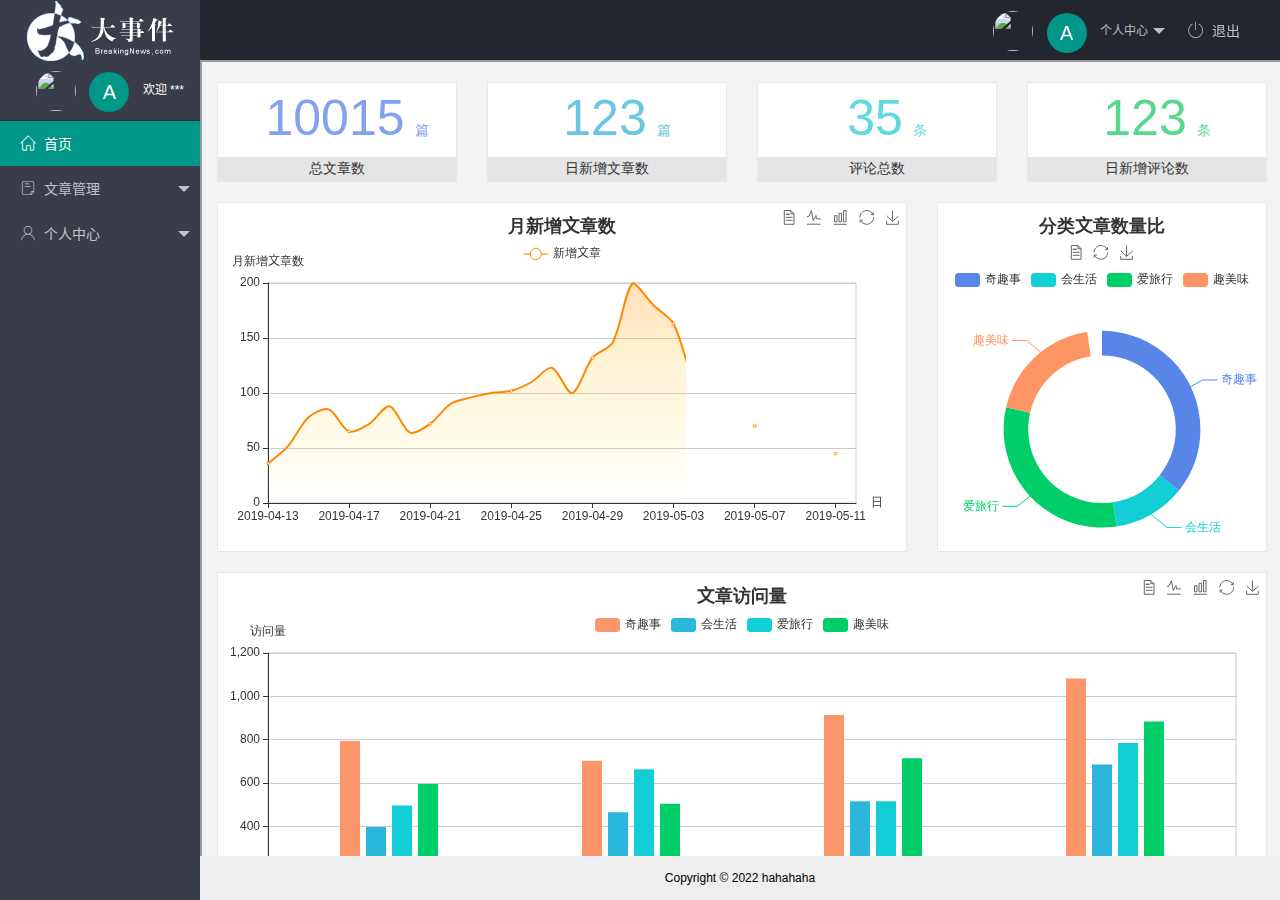
==== commit 7003daec: "完成个人中心功能的开发" ====
--- a/index.html
+++ b/index.html
@@ -1,5 +1,6 @@
 <!DOCTYPE html>
 <html lang="zh-CN">
+
 <head>
   <meta charset="UTF-8">
   <meta http-equiv="X-UA-Compatible" content="IE=edge">
@@ -12,6 +13,7 @@
   <!-- 导入字体图标的样式表 -->
   <link rel="stylesheet" href="/assets/fonts/iconfont.css">
 </head>
+
 <body class="layui-layout-body">
   <div class="layui-layout layui-layout-admin">
     <div class="layui-header">
@@ -19,18 +21,19 @@
         <img src="/assets/images/logo.png" alt="">
       </div>
       <!-- 头部区域（可配合layui 已有的水平导航） -->
-      
+
       <ul class="layui-nav layui-layout-right">
         <li class="layui-nav-item layui-hide layui-show-md-inline-block">
           <a href="javascript:;" class="userinfo">
-            <img src="//tva1.sinaimg.cn/crop.0.0.118.118.180/5db11ff4gw1e77d3nqrv8j203b03cweg.jpg" class="layui-nav-img">
+            <img src="//tva1.sinaimg.cn/crop.0.0.118.118.180/5db11ff4gw1e77d3nqrv8j203b03cweg.jpg"
+              class="layui-nav-img">
             <span class="text-avatar">A</span>
             个人中心
           </a>
           <dl class="layui-nav-child">
-            <dd><a href="">基本资料</a></dd>
-            <dd><a href="">更换头像</a></dd>
-            <dd><a href="">重置密码</a></dd>
+            <dd><a href="/user/user_info.html" target="fm">基本资料</a></dd>
+            <dd><a href="/user/user_avatar.html" target="fm">更换头像</a></dd>
+            <dd><a href="/user/user_pwd.html" target="fm">重置密码</a></dd>
           </dl>
         </li>
         <li class="layui-nav-item" lay-header-event="menuRight" lay-unselect>
@@ -40,7 +43,7 @@
         </li>
       </ul>
     </div>
-    
+
     <div class="layui-side layui-bg-black">
       <div class="layui-side-scroll">
         <div class="userinfo">
@@ -50,8 +53,9 @@
         </div>
         <!-- 左侧导航区域（可配合layui已有的垂直导航） -->
         <ul class="layui-nav layui-nav-tree" lay-shrink="all">
-          <li class="layui-nav-item layui-this"><a href="/home/dashboard.html" target="fm"><span class="iconfont icon-home"></span>首页</a></li>
-          <li class="layui-nav-item" >
+          <li class="layui-nav-item layui-this"><a href="/home/dashboard.html" target="fm"><span
+                class="iconfont icon-home"></span>首页</a></li>
+          <li class="layui-nav-item">
             <a class="" href="javascript:;"><span class="iconfont icon-16"></span>文章管理</a>
             <dl class="layui-nav-child">
               <dd><a href="javascript:;"><i class="layui-icon layui-icon-list"></i>文章类别</a></dd>
@@ -62,22 +66,22 @@
           <li class="layui-nav-item">
             <a href="javascript:;"><span class="iconfont icon-user"></span>个人中心</a>
             <dl class="layui-nav-child">
-              <dd><a href="javascript:;"><i class="layui-icon layui-icon-username"></i>基本资料</a></dd>
-              <dd><a href="javascript:;"><i class="layui-icon layui-icon-user"></i>更换头像</a></dd>
-              <dd><a href="javascript:;"><i class="layui-icon layui-icon-password"></i>重置密码</a></dd>
+              <dd><a href="/user/user_info.html" target="fm"><i class="layui-icon layui-icon-username"></i>基本资料</a></dd>
+              <dd><a href="/user/user_avatar.html" target="fm"><i class="layui-icon layui-icon-user"></i>更换头像</a></dd>
+              <dd><a href="/user/user_pwd.html" target="fm"><i class="layui-icon layui-icon-password"></i>重置密码</a></dd>
             </dl>
           </li>
-          
-          
+
+
         </ul>
       </div>
     </div>
-    
+
     <div class="layui-body">
       <!-- 内容主体区域 -->
       <iframe name="fm" src="/home/dashboard.html"></iframe>
     </div>
-    
+
     <div class="layui-footer">
       <!-- 底部固定区域 -->
       Copyright © 2022 hahahaha
@@ -92,4 +96,5 @@
   <!-- 导入自己的js文件 -->
   <script src="/assets/js/index.js"></script>
 </body>
+
 </html>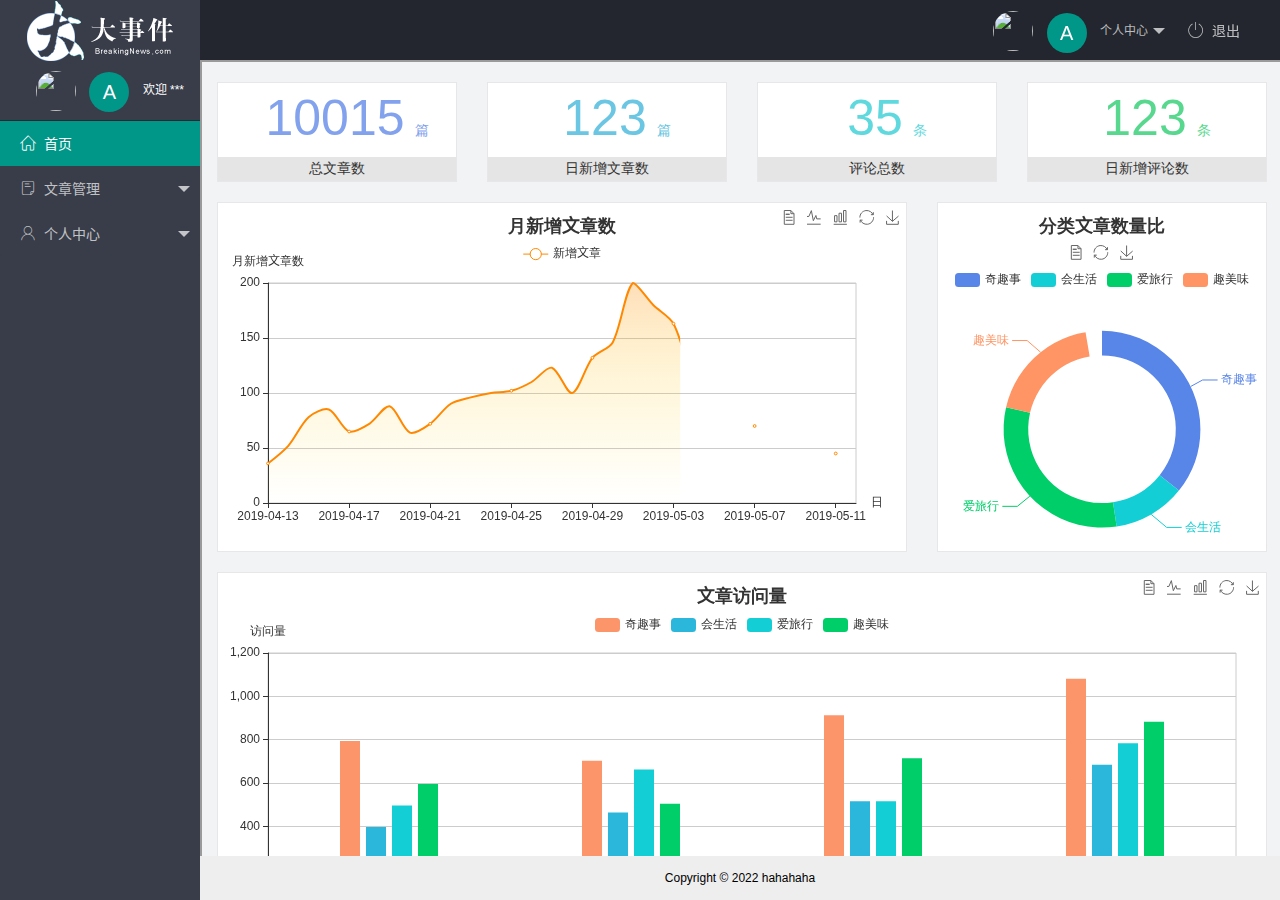
==== commit a458866c: "完成文章管理功能开发" ====
--- a/index.html
+++ b/index.html
@@ -58,9 +58,9 @@
           <li class="layui-nav-item">
             <a class="" href="javascript:;"><span class="iconfont icon-16"></span>文章管理</a>
             <dl class="layui-nav-child">
-              <dd><a href="javascript:;"><i class="layui-icon layui-icon-list"></i>文章类别</a></dd>
-              <dd><a href="javascript:;"><i class="layui-icon layui-icon-form"></i>文章列表</a></dd>
-              <dd><a href="javascript:;"><i class="layui-icon layui-icon-tabs"></i>发布文章</a></dd>
+              <dd><a href="/article/art_cate.html" target="fm"><i class="layui-icon layui-icon-list"></i>文章类别</a></dd>
+              <dd><a href="/article/art_list.html" target="fm"><i class="layui-icon layui-icon-form"></i>文章列表</a></dd>
+              <dd><a href="/article/art_pub.html" target="fm"><i class="layui-icon layui-icon-tabs"></i>发布文章</a></dd>
             </dl>
           </li>
           <li class="layui-nav-item">
